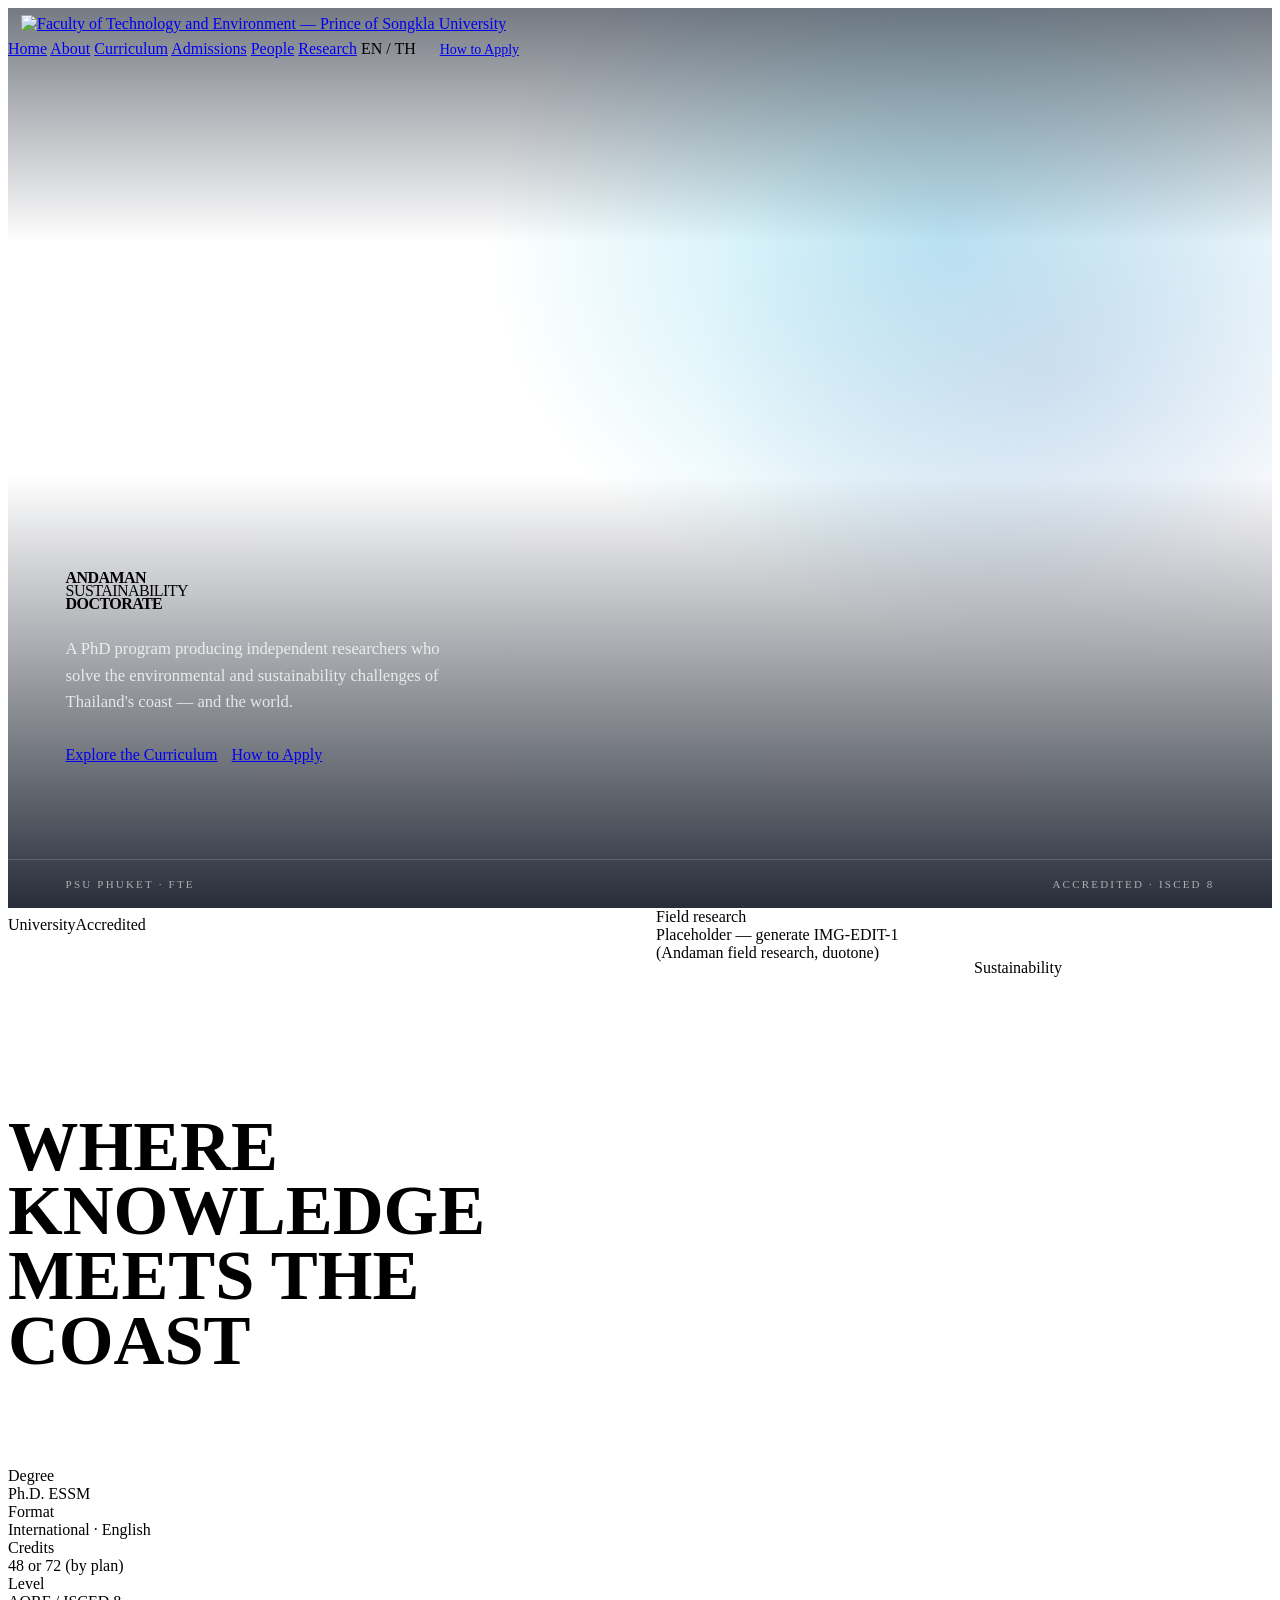
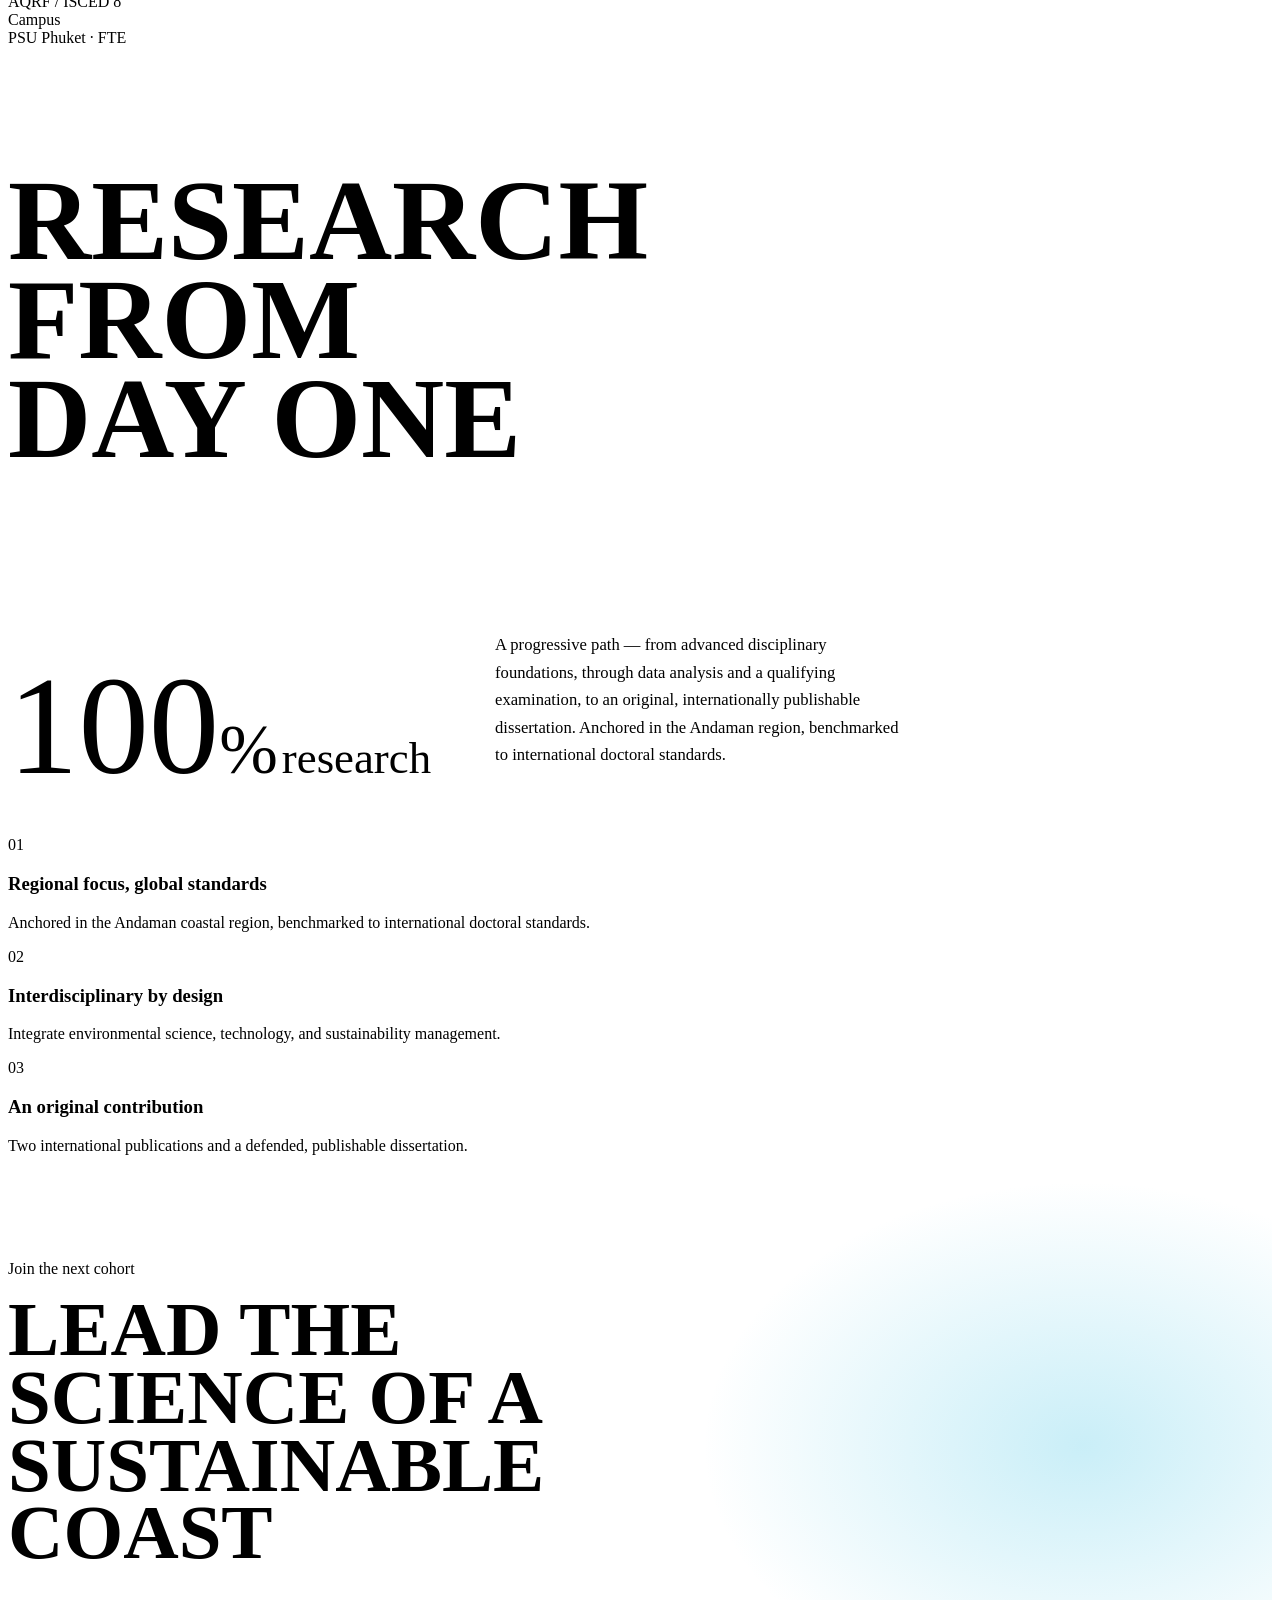
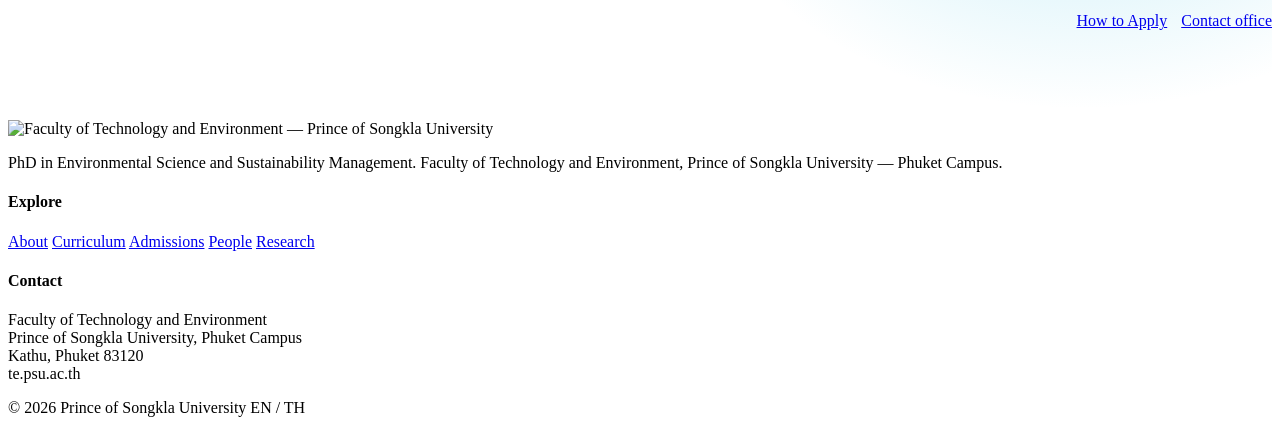
==== site/index.html @ 8a4e2b65 "feat(home): OG/Twitter meta + favicon link + token-color cleanup (#fff→--paper); facts keep both 48/" ====
<!DOCTYPE html>
<html lang="en">
<head>
<meta charset="utf-8">
<meta name="viewport" content="width=device-width, initial-scale=1">
<title>PhD in Environmental Science and Sustainability Management — PSU Phuket</title>
<meta name="description" content="An international PhD program at the Faculty of Technology and Environment, Prince of Songkla University (Phuket), tackling the environmental and sustainability challenges of Thailand's Andaman coast.">
<link rel="icon" type="image/svg+xml" href="/assets/img/favicon.svg">
<meta property="og:title" content="PhD in Environmental Science and Sustainability Management — PSU Phuket">
<meta property="og:description" content="An international, English-language research doctorate at the Faculty of Technology and Environment, Prince of Songkla University (Phuket). Plan 1.1 (48-credit thesis) or Plan 1.2 (72-credit thesis).">
<meta property="og:type" content="website">
<meta property="og:locale" content="en">
<meta property="og:url" content="https://essm-curriculum.onrender.com/">
<meta property="og:image" content="https://essm-curriculum.onrender.com/assets/img/favicon.svg">
<meta name="twitter:card" content="summary">
<meta name="twitter:title" content="PhD in Environmental Science and Sustainability Management — PSU Phuket">
<meta name="twitter:description" content="An international, English-language research doctorate at PSU Phuket. Plan 1.1 (48-credit thesis) or Plan 1.2 (72-credit thesis).">
<link rel="preconnect" href="https://fonts.googleapis.com">
<link rel="preconnect" href="https://fonts.gstatic.com" crossorigin>
<link href="https://fonts.googleapis.com/css2?family=Kanit:wght@200;300;400;500;600;700;800&family=Sarabun:wght@300;400;500;600;700&family=Noto+Sans+Thai:wght@300;400;500;600;700&display=swap" rel="stylesheet">
<link rel="stylesheet" href="/assets/css/site.css">
</head>
<body>

<!-- ================= HERO ================= -->
<!-- IMG-HERO (see docs/IMAGE_PROMPTS.md): optional AI-generated Andaman-coast bg behind the gradient overlay -->
<section style="position:relative;min-height:100vh;overflow:hidden;background:var(--night);display:flex;flex-direction:column;color:var(--paper);">
  <div style="position:absolute;inset:0;background:linear-gradient(125deg,var(--purple-deep) 0%,var(--purple) 45%,var(--purple-light) 100%);"></div>
  <div style="position:absolute;inset:0;background:radial-gradient(ellipse 60% 70% at 74% 26%,rgba(89,203,232,.42),transparent 60%);"></div>
  <div style="position:absolute;inset:0;background:radial-gradient(ellipse 50% 60% at 82% 40%,rgba(182,184,220,.35),transparent 55%);"></div>
  <div style="position:absolute;inset:0;opacity:.5;background:repeating-linear-gradient(122deg,transparent 0 26px,rgba(255,255,255,.045) 26px 27px);"></div>
  <div style="position:absolute;inset:0;background:linear-gradient(180deg,rgba(4,12,28,.55) 0%,transparent 26%,transparent 52%,rgba(4,10,24,.86) 100%);"></div>

  <!-- nav -->
  <header class="site-header site-header--transparent" style="position:absolute;top:0;left:0;right:0;z-index:5;">
    <div class="site-header__inner">
      <a href="/" class="site-header__logo" aria-label="Home">
        <img src="https://te.psu.ac.th/wp-content/uploads/2024/04/Logo_Subbrand_Faculty-of-Technology_and_Environment_Full_EN-300x61.png" alt="Faculty of Technology and Environment — Prince of Songkla University" style="height:34px;width:auto;background:var(--paper);padding:7px 13px;border-radius:9px;">
      </a>
      <nav class="site-nav">
        <a href="/" aria-current="page">Home</a>
        <a href="/about/">About</a>
        <a href="/curriculum/">Curriculum</a>
        <a href="/admissions/">Admissions</a>
        <a href="/people/">People</a>
        <a href="/research/">Research</a>
        <span class="lang-toggle" aria-hidden="true">EN&nbsp;/&nbsp;TH</span>
        <a href="/admissions/" class="btn btn--river" style="padding:9px 20px;font-size:14px;">How to Apply</a>
      </nav>
    </div>
  </header>

  <!-- giant headline -->
  <div style="position:relative;z-index:4;margin-top:auto;padding:0 clamp(20px,4.5vw,64px) clamp(110px,16vh,150px);max-width:1320px;width:100%;margin-left:auto;margin-right:auto;">
    <h1 class="display" style="font-size:var(--t-mega);line-height:.82;letter-spacing:-.035em;color:var(--paper);text-transform:uppercase;">Andaman<br><span style="font-weight:300;">Sustainability</span><br><span style="color:var(--psu-river);">Doctorate</span></h1>
    <p style="font-family:var(--font-body);font-size:clamp(15px,1.3vw,18px);line-height:1.6;color:rgba(255,255,255,.78);max-width:46ch;margin-top:26px;">A PhD program producing independent researchers who solve the environmental and sustainability challenges of Thailand's coast — and the world.</p>
    <div style="display:flex;gap:14px;flex-wrap:wrap;margin-top:30px;">
      <a href="/curriculum/" class="btn btn--river">Explore the Curriculum</a>
      <a href="/admissions/" class="btn btn--ghost-light">How to Apply</a>
    </div>
  </div>

  <!-- bottom bar -->
  <div style="position:absolute;z-index:5;left:0;right:0;bottom:0;border-top:1px solid rgba(255,255,255,.16);">
    <div style="max-width:1320px;margin:0 auto;padding:18px clamp(20px,4.5vw,64px);display:flex;align-items:center;justify-content:space-between;gap:20px;font-family:var(--font-display);font-weight:500;font-size:11px;letter-spacing:.2em;text-transform:uppercase;">
      <span style="color:rgba(255,255,255,.6);">PSU Phuket · FTE</span>
      <span style="color:rgba(255,255,255,.6);">Accredited · ISCED 8</span>
    </div>
  </div>
</section>

<!-- ================= EDITORIAL: KNOWLEDGE MEETS COAST ================= -->
<section class="section">
  <div class="container">
    <div style="display:grid;grid-template-columns:repeat(auto-fit,minmax(300px,1fr));gap:clamp(20px,2.5vw,32px);align-items:stretch;">
      <div style="display:flex;flex-direction:column;justify-content:space-between;padding:8px 0;">
        <span class="eyebrow"><span class="route-line"></span>University<span class="route-dot"></span>Accredited</span>
        <h2 class="display" style="font-size:clamp(40px,5.5vw,88px);line-height:.92;color:var(--purple-deep);text-transform:uppercase;margin-top:48px;">Where<br>knowledge<br>meets the<br><span style="color:var(--psu-blue);">coast</span></h2>
      </div>
      <div style="display:grid;grid-template-columns:1fr 1fr;gap:clamp(14px,1.6vw,20px);">
        <!-- IMG-EDIT-1 (docs/IMAGE_PROMPTS.md) -->
        <div class="photo-well" style="min-height:clamp(300px,40vw,480px);">
          <span class="tag photo-well__tag">Field research</span>
          <div class="photo-well__cap">Placeholder — generate IMG-EDIT-1 (Andaman field research, duotone)</div>
        </div>
        <!-- IMG-EDIT-2 (docs/IMAGE_PROMPTS.md) -->
        <div class="photo-well" style="min-height:clamp(300px,40vw,480px);margin-top:clamp(28px,4vw,56px);background:linear-gradient(155deg,var(--purple),var(--psu-sky));">
          <span class="tag photo-well__tag" style="color:var(--purple);">Sustainability</span>
          <div class="photo-well__cap" style="color:rgba(255,255,255,.82);">Placeholder — generate IMG-EDIT-2 (coastal ecosystem, duotone)</div>
        </div>
      </div>
    </div>
  </div>
</section>

<!-- ================= QUICK FACTS (dark strip) ================= -->
<section style="background:var(--ink);padding:clamp(20px,2.5vw,28px) 0;color:var(--paper);">
  <div class="container facts">
    <div class="fact"><div class="label">Degree</div><div class="value">Ph.D. ESSM</div></div>
    <div class="fact"><div class="label">Format</div><div class="value">International · English</div></div>
    <div class="fact"><div class="label">Credits</div><div class="value">48 or 72 (by plan)</div></div>
    <div class="fact"><div class="label">Level</div><div class="value">AQRF / ISCED 8</div></div>
    <div class="fact"><div class="label">Campus</div><div class="value">PSU Phuket · FTE</div></div>
  </div>
</section>

<!-- ================= RESEARCH FROM DAY ONE ================= -->
<section class="section section--sand">
  <div class="container">
    <div style="display:flex;justify-content:space-between;align-items:flex-start;gap:24px;flex-wrap:wrap;">
      <h2 class="display" style="font-size:clamp(48px,9vw,150px);line-height:.86;color:var(--purple-deep);text-transform:uppercase;">Research<br>from<br>day one</h2>
      <!-- IMG-RESEARCH (docs/IMAGE_PROMPTS.md) -->
      <div class="photo-well" style="width:clamp(180px,22vw,300px);aspect-ratio:3/4;flex:none;margin-top:12px;min-height:0;background:linear-gradient(155deg,var(--purple-deep),var(--purple));"></div>
    </div>
    <div style="display:flex;align-items:flex-end;gap:clamp(24px,5vw,80px);flex-wrap:wrap;margin-top:clamp(36px,4vw,56px);">
      <div style="display:flex;align-items:baseline;gap:4px;">
        <span class="display" style="font-size:clamp(72px,11vw,150px);line-height:.85;color:var(--purple);">100<span style="font-size:.5em;">%</span></span>
        <span style="font-family:var(--font-display);font-weight:300;font-size:clamp(28px,3.5vw,48px);color:var(--purple-deep);">research</span>
      </div>
      <p style="font-family:var(--font-body);font-size:clamp(16px,1.3vw,19px);line-height:1.65;color:var(--ink);max-width:50ch;">A progressive path — from advanced disciplinary foundations, through data analysis and a qualifying examination, to an original, internationally publishable dissertation. Anchored in the Andaman region, benchmarked to international doctoral standards.</p>
    </div>
    <div class="feature-grid" style="margin-top:clamp(40px,4vw,64px);">
      <div class="feature-card card"><span class="num">01</span><h3>Regional focus, global standards</h3><p>Anchored in the Andaman coastal region, benchmarked to international doctoral standards.</p></div>
      <div class="feature-card card"><span class="num">02</span><h3>Interdisciplinary by design</h3><p>Integrate environmental science, technology, and sustainability management.</p></div>
      <div class="feature-card card"><span class="num">03</span><h3>An original contribution</h3><p>Two international publications and a defended, publishable dissertation.</p></div>
    </div>
  </div>
</section>

<!-- ================= CTA BAND ================= -->
<section style="position:relative;overflow:hidden;background:var(--night);color:var(--paper);">
  <div style="position:absolute;inset:0;background:linear-gradient(120deg,var(--purple-deep),var(--purple) 55%,var(--purple-light));"></div>
  <div style="position:absolute;inset:0;background:radial-gradient(ellipse 50% 80% at 85% 50%,rgba(89,203,232,.32),transparent 60%);"></div>
  <div style="position:absolute;inset:0;opacity:.5;background:repeating-linear-gradient(122deg,transparent 0 24px,rgba(255,255,255,.045) 24px 25px);"></div>
  <div class="container" style="position:relative;padding-top:clamp(56px,7vw,110px);padding-bottom:clamp(56px,7vw,110px);">
    <div style="display:flex;justify-content:space-between;align-items:flex-end;gap:36px;flex-wrap:wrap;">
      <div>
        <span class="eyebrow" style="color:var(--psu-river);"><span class="route-dot" style="background:var(--psu-river);"></span>Join the next cohort</span>
        <h2 class="display" style="font-size:clamp(40px,6vw,104px);line-height:.88;color:var(--paper);text-transform:uppercase;margin-top:18px;max-width:14ch;">Lead the science of a sustainable coast</h2>
      </div>
      <div style="display:flex;gap:14px;flex-wrap:wrap;">
        <a href="/admissions/" class="btn btn--river">How to Apply</a>
        <a href="/contact/" class="btn btn--ghost-light">Contact office</a>
      </div>
    </div>
  </div>
</section>

<!-- ================= FOOTER ================= -->
<footer class="site-footer">
  <div class="container">
    <div class="site-footer__top">
      <div>
        <div class="site-footer__logo" style="margin-bottom:14px;"><img src="https://te.psu.ac.th/wp-content/uploads/2024/04/Logo_Subbrand_Faculty-of-Technology_and_Environment_Full_EN-300x61.png" alt="Faculty of Technology and Environment — Prince of Songkla University"></div>
        <p>PhD in Environmental Science and Sustainability Management. Faculty of Technology and Environment, Prince of Songkla University — Phuket Campus.</p>
      </div>
      <div class="site-footer__links">
        <h4>Explore</h4>
        <a href="/about/">About</a>
        <a href="/curriculum/">Curriculum</a>
        <a href="/admissions/">Admissions</a>
        <a href="/people/">People</a>
        <a href="/research/">Research</a>
      </div>
      <div>
        <h4>Contact</h4>
        <p class="site-footer__contact">Faculty of Technology and Environment<br>Prince of Songkla University, Phuket Campus<br>Kathu, Phuket 83120<br>te.psu.ac.th</p>
      </div>
    </div>
    <div class="site-footer__bar">
      <span>© 2026 Prince of Songkla University</span>
      <span>EN / TH</span>
    </div>
  </div>
</footer>

</body>
</html>
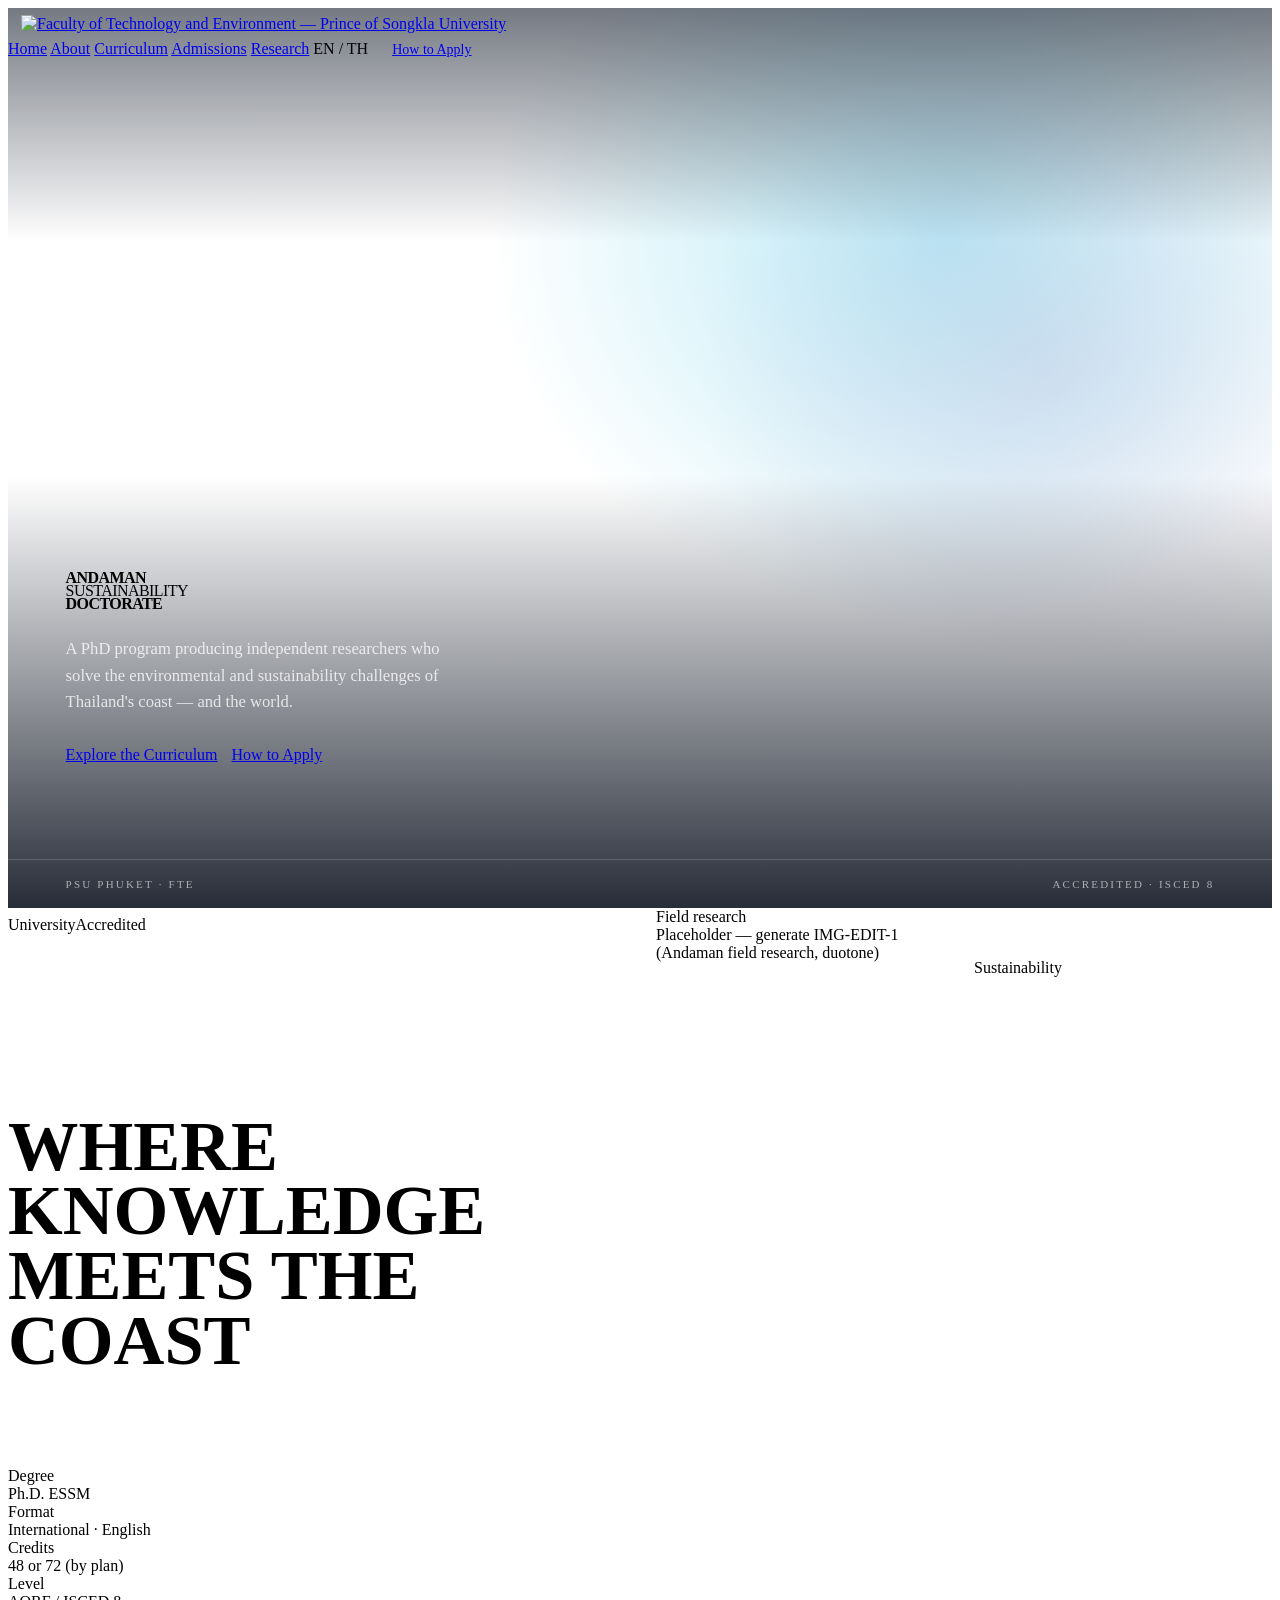
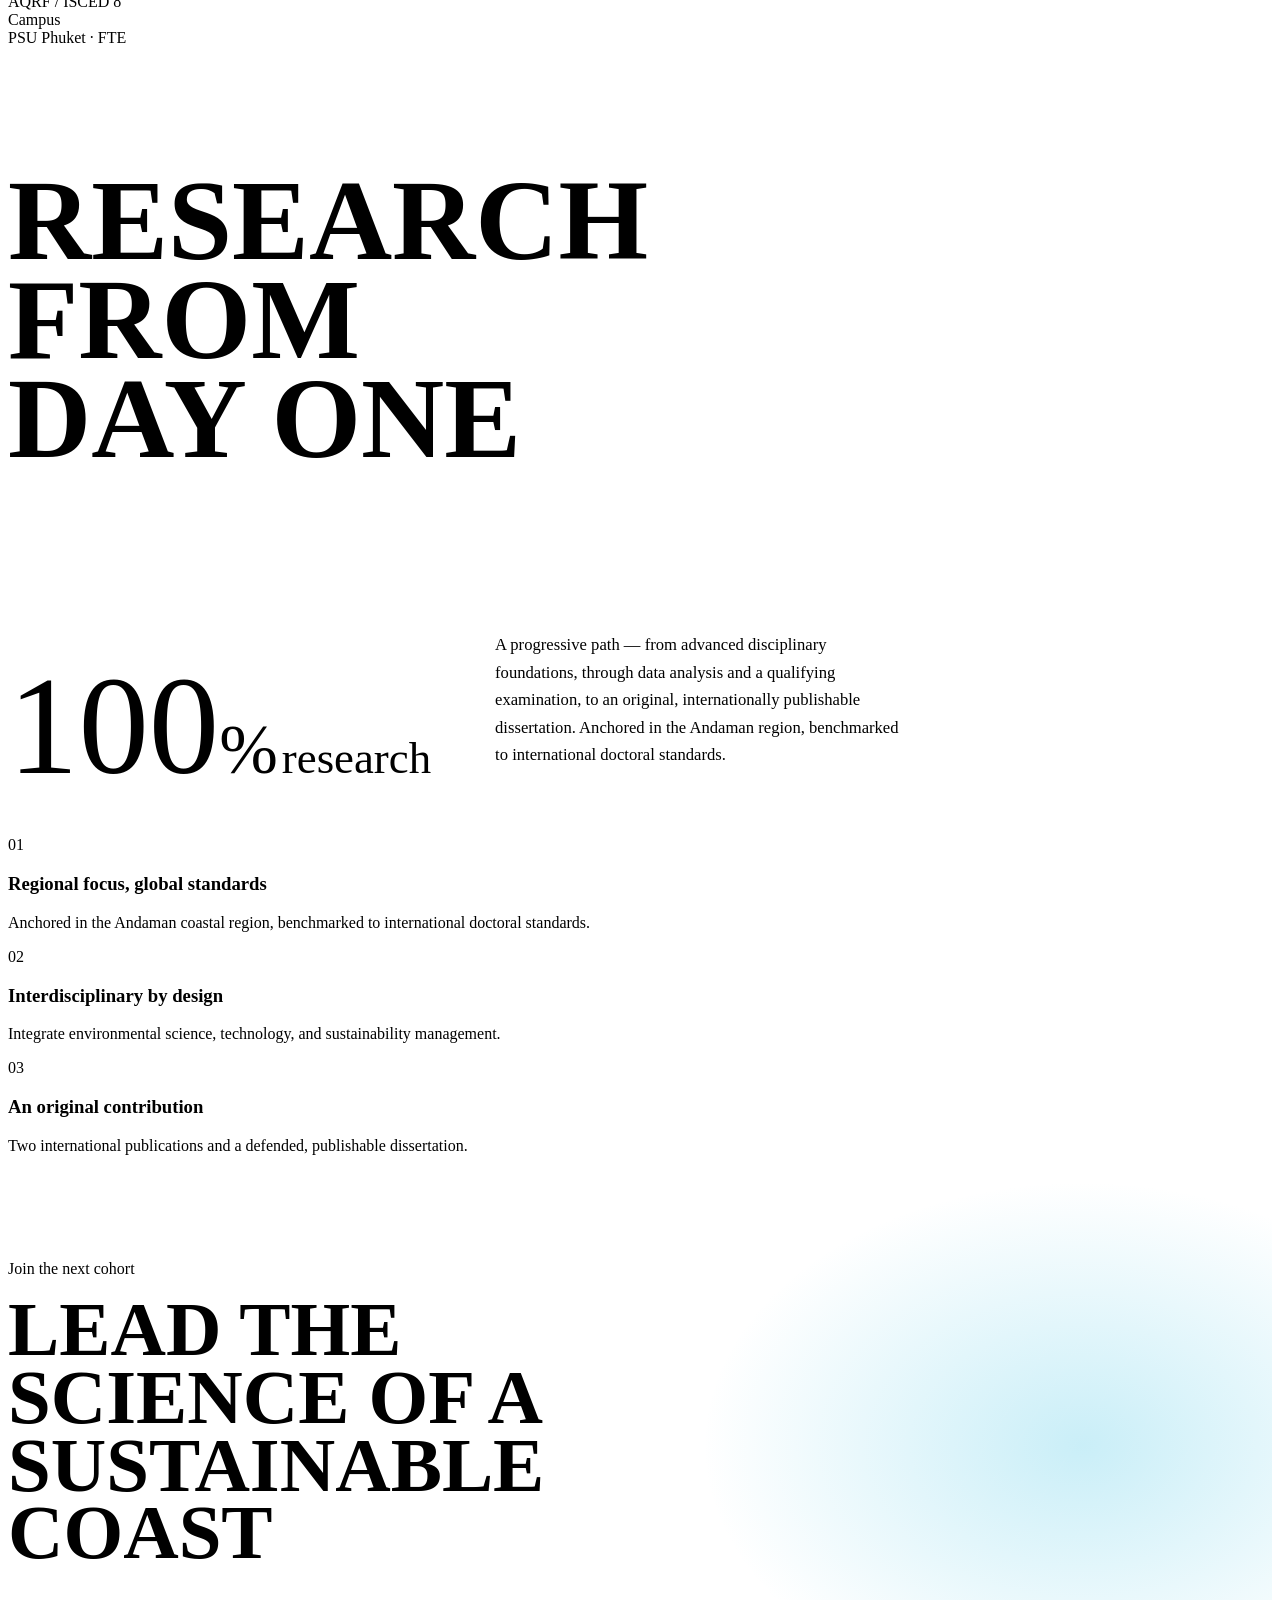
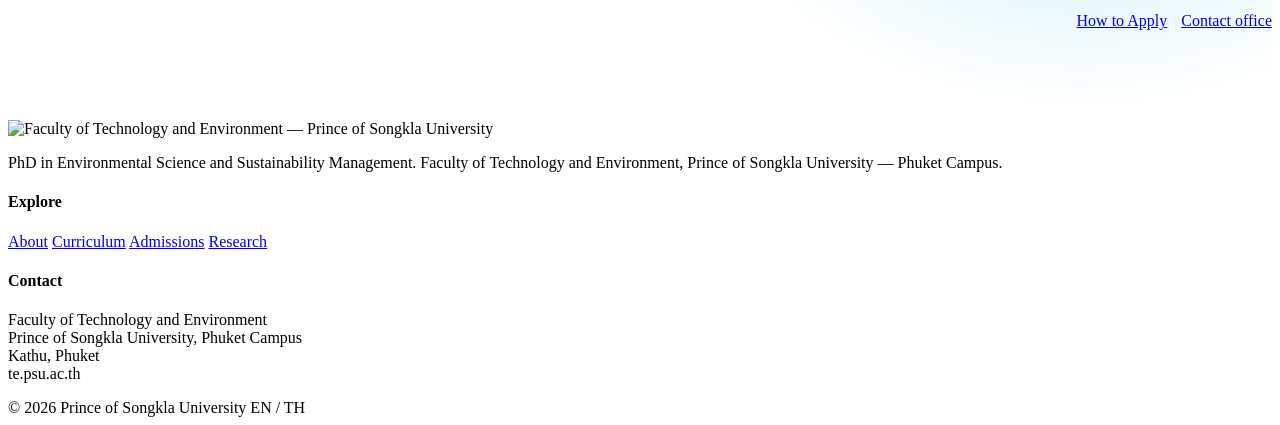
==== commit 85b054c3: "QA fix-pass (aunqa-lead findings): remove /people/ from v1 nav+footer; TQF2 faithfulness - MUST-FIX:" ====
--- a/site/index.html
+++ b/site/index.html
@@ -42,7 +42,7 @@
         <a href="/about/">About</a>
         <a href="/curriculum/">Curriculum</a>
         <a href="/admissions/">Admissions</a>
-        <a href="/people/">People</a>
+        
         <a href="/research/">Research</a>
         <span class="lang-toggle" aria-hidden="true">EN&nbsp;/&nbsp;TH</span>
         <a href="/admissions/" class="btn btn--river" style="padding:9px 20px;font-size:14px;">How to Apply</a>
@@ -159,12 +159,12 @@
         <a href="/about/">About</a>
         <a href="/curriculum/">Curriculum</a>
         <a href="/admissions/">Admissions</a>
-        <a href="/people/">People</a>
+        
         <a href="/research/">Research</a>
       </div>
       <div>
         <h4>Contact</h4>
-        <p class="site-footer__contact">Faculty of Technology and Environment<br>Prince of Songkla University, Phuket Campus<br>Kathu, Phuket 83120<br>te.psu.ac.th</p>
+        <p class="site-footer__contact">Faculty of Technology and Environment<br>Prince of Songkla University, Phuket Campus<br>Kathu, Phuket<br>te.psu.ac.th</p>
       </div>
     </div>
     <div class="site-footer__bar">
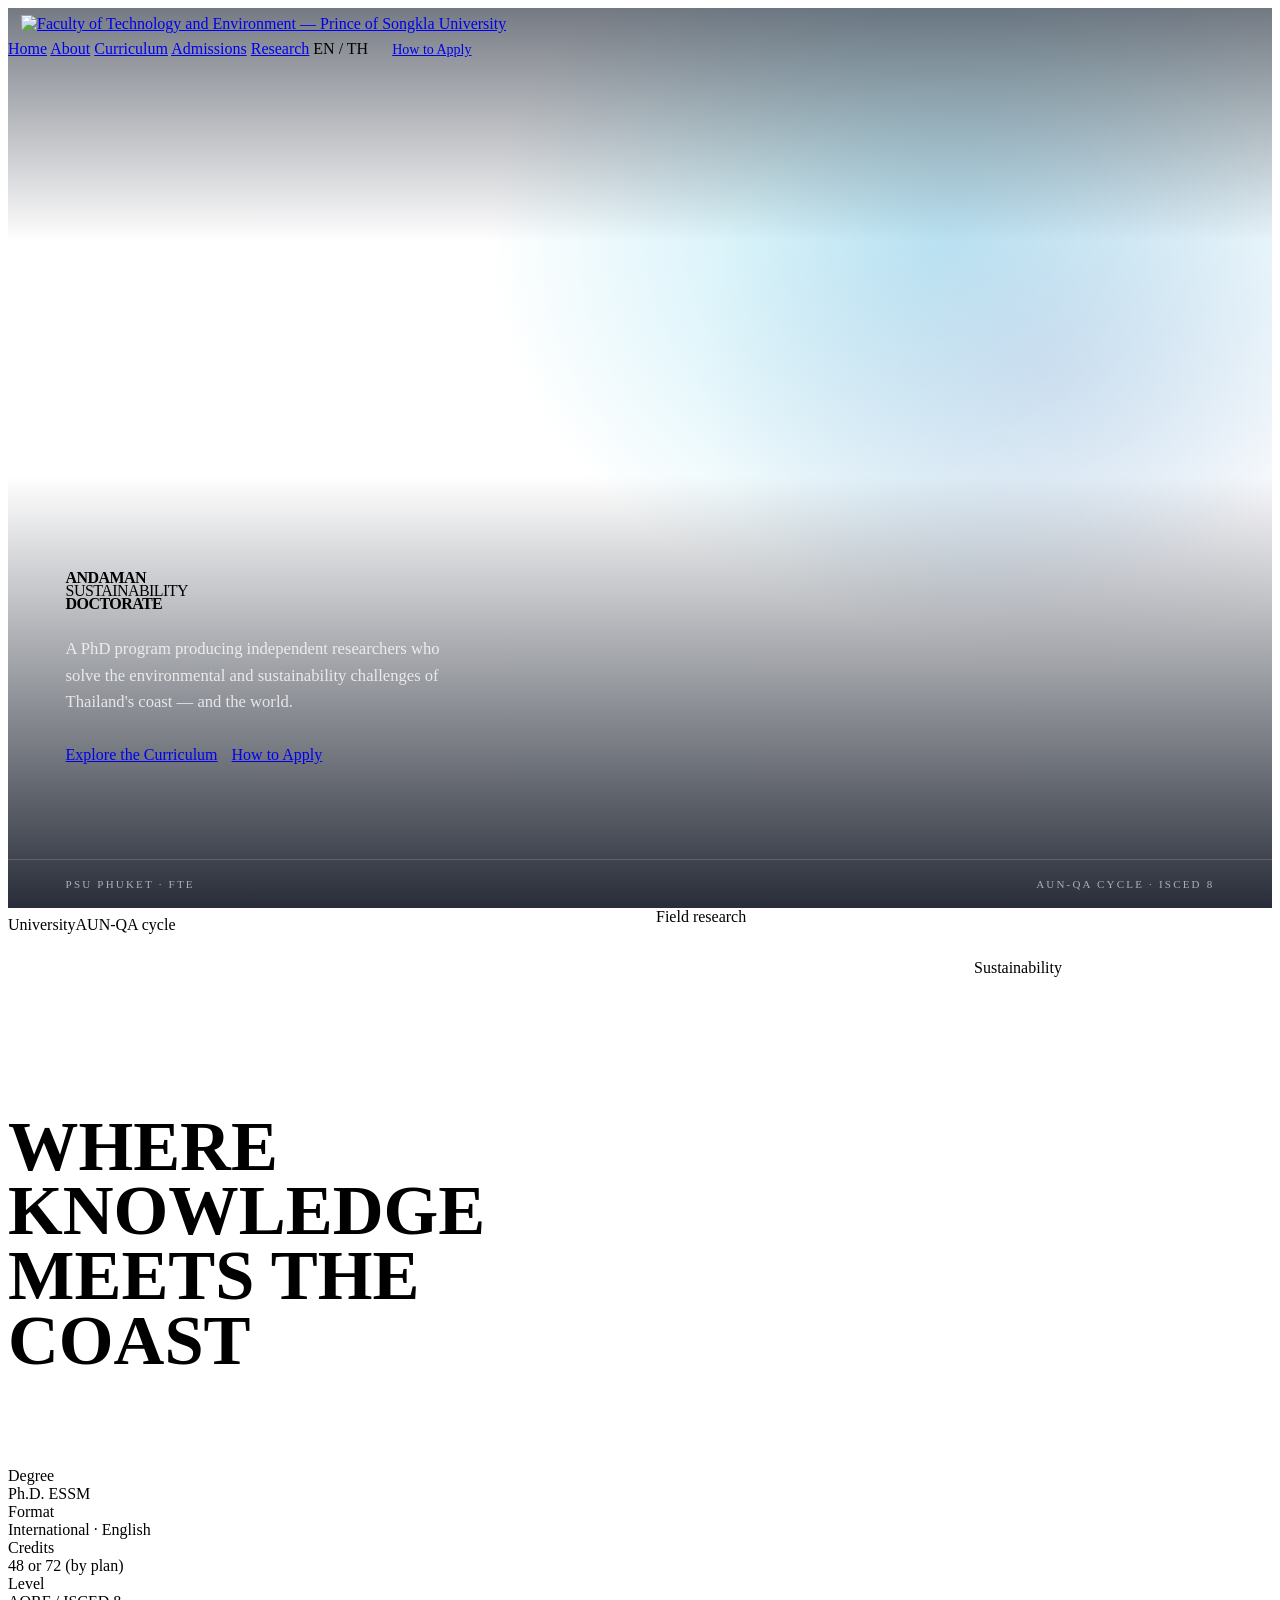
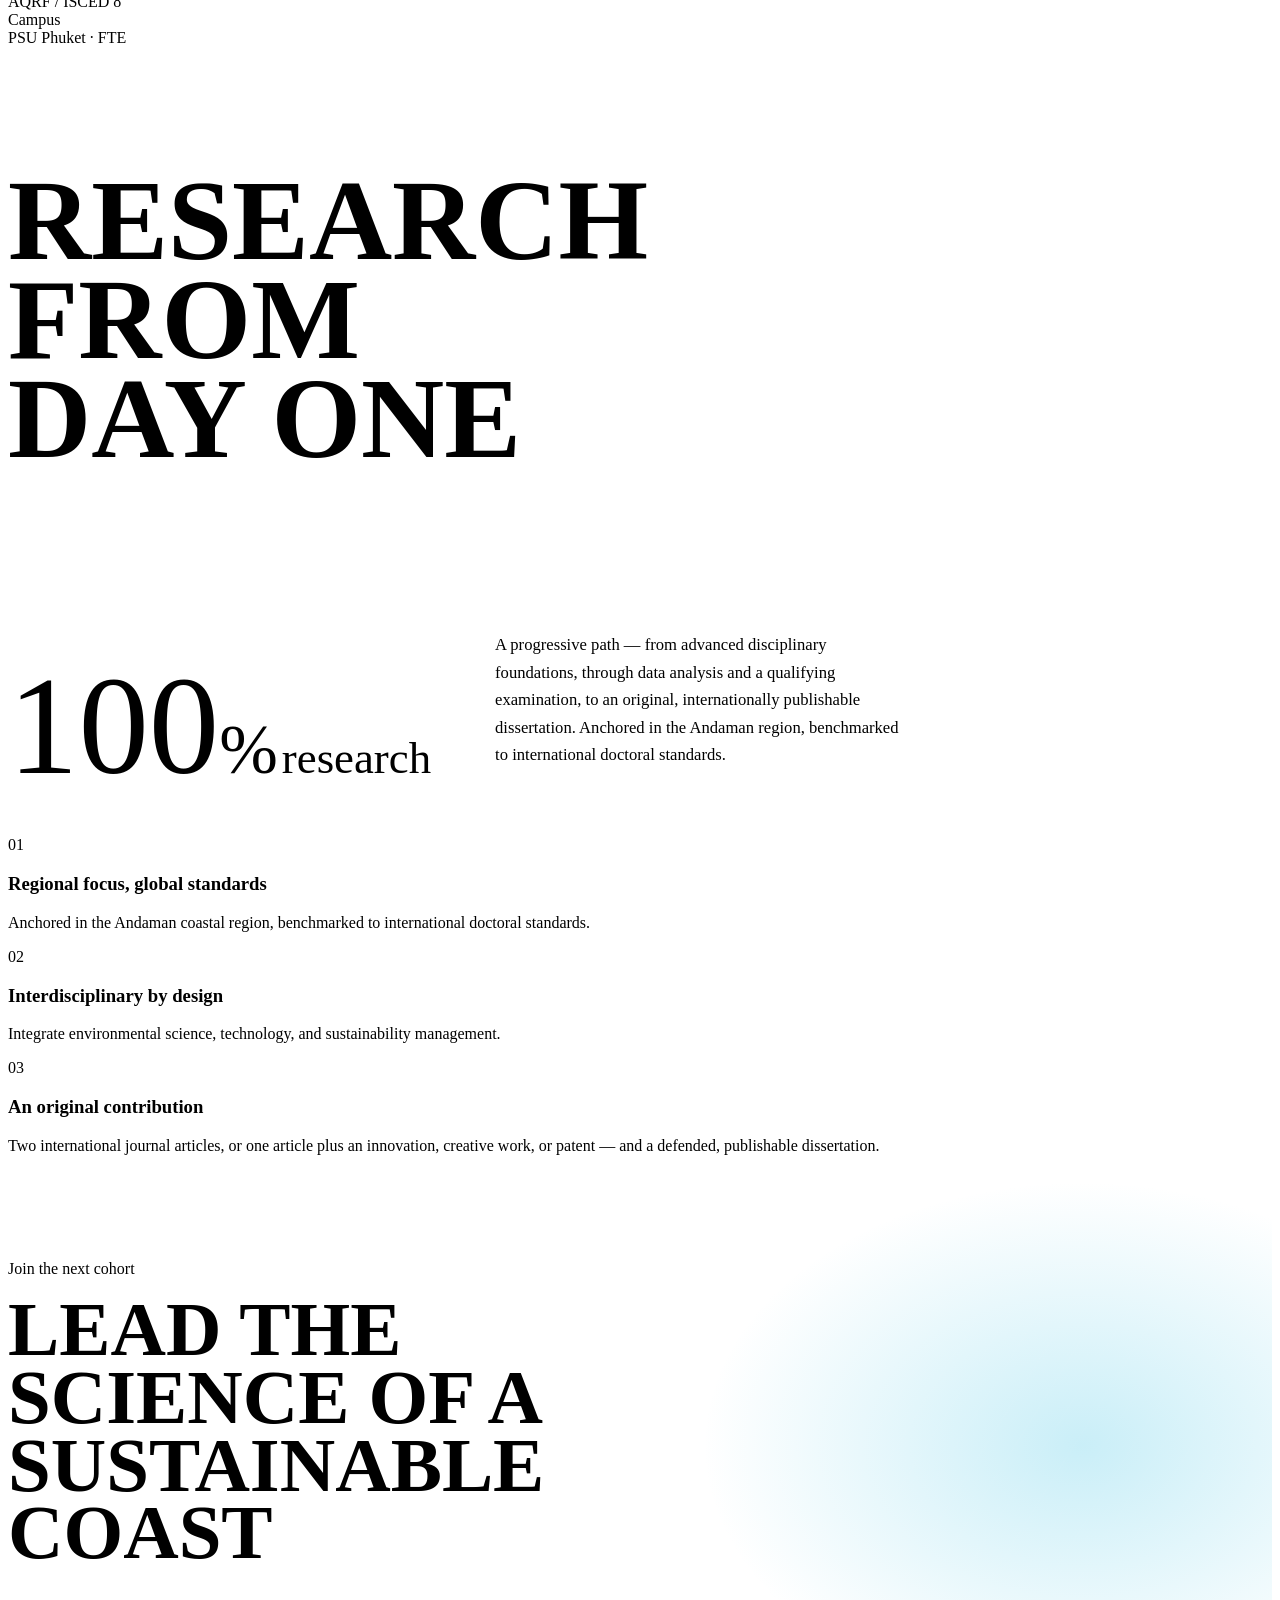
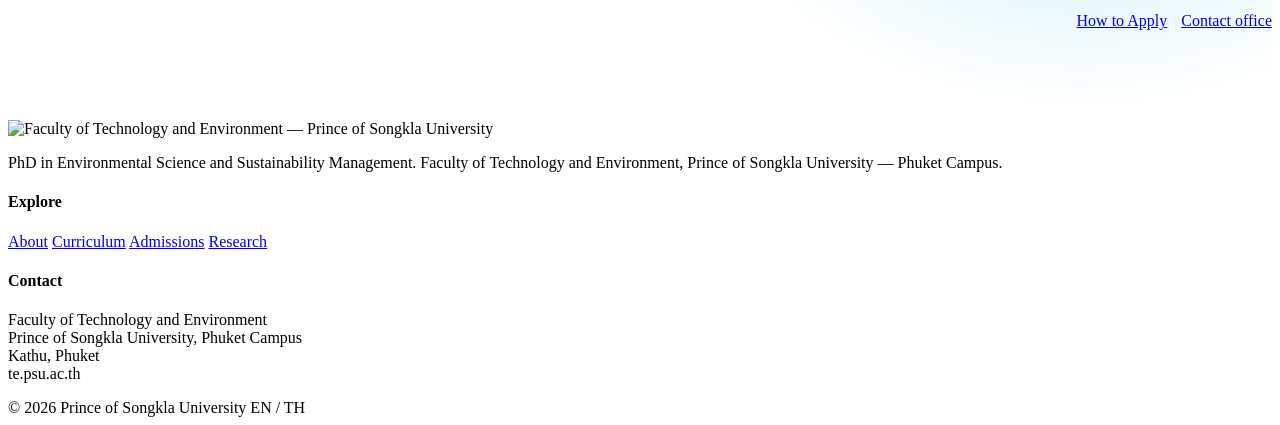
==== commit fd25b73c: "fix(home): QA D-19 findings in essm-content-pop-2 lane - Replace unsupported 'Accredited' with verif" ====
--- a/site/index.html
+++ b/site/index.html
@@ -19,6 +19,20 @@
 <link rel="preconnect" href="https://fonts.gstatic.com" crossorigin>
 <link href="https://fonts.googleapis.com/css2?family=Kanit:wght@200;300;400;500;600;700;800&family=Sarabun:wght@300;400;500;600;700&family=Noto+Sans+Thai:wght@300;400;500;600;700&display=swap" rel="stylesheet">
 <link rel="stylesheet" href="/assets/css/site.css">
+<style>
+  /* Home-page mobile tweaks (essm-content-pop-2 lane) */
+  @media (max-width: 480px) {
+    .site-header--transparent .site-nav { flex-wrap: wrap; gap: 10px 14px; }
+    .site-header--transparent .site-nav a,
+    .site-header--transparent .lang-toggle { font-size: 13px; }
+    .site-header--transparent .btn { padding: 8px 14px; font-size: 13px; }
+    .hero-headline { font-size: clamp(40px, 14vw, 72px) !important; line-height: 0.86 !important; word-break: break-word; }
+    .hero-lead { font-size: 15px; max-width: 100%; }
+    .hero-ctas { flex-direction: column; align-items: flex-start; }
+    .hero-ctas .btn { width: 100%; justify-content: center; }
+    .hero-bottom-bar { flex-direction: column; gap: 6px; text-align: center; font-size: 10px; }
+  }
+</style>
 </head>
 <body>
 
@@ -52,19 +66,19 @@
 
   <!-- giant headline -->
   <div style="position:relative;z-index:4;margin-top:auto;padding:0 clamp(20px,4.5vw,64px) clamp(110px,16vh,150px);max-width:1320px;width:100%;margin-left:auto;margin-right:auto;">
-    <h1 class="display" style="font-size:var(--t-mega);line-height:.82;letter-spacing:-.035em;color:var(--paper);text-transform:uppercase;">Andaman<br><span style="font-weight:300;">Sustainability</span><br><span style="color:var(--psu-river);">Doctorate</span></h1>
-    <p style="font-family:var(--font-body);font-size:clamp(15px,1.3vw,18px);line-height:1.6;color:rgba(255,255,255,.78);max-width:46ch;margin-top:26px;">A PhD program producing independent researchers who solve the environmental and sustainability challenges of Thailand's coast — and the world.</p>
-    <div style="display:flex;gap:14px;flex-wrap:wrap;margin-top:30px;">
+    <h1 class="display hero-headline" style="font-size:var(--t-mega);line-height:.82;letter-spacing:-.035em;color:var(--paper);text-transform:uppercase;">Andaman<br><span style="font-weight:300;">Sustainability</span><br><span style="color:var(--psu-river);">Doctorate</span></h1>
+    <p class="hero-lead" style="font-family:var(--font-body);font-size:clamp(15px,1.3vw,18px);line-height:1.6;color:rgba(255,255,255,.78);max-width:46ch;margin-top:26px;">A PhD program producing independent researchers who solve the environmental and sustainability challenges of Thailand's coast — and the world.</p>
+    <div class="hero-ctas" style="display:flex;gap:14px;flex-wrap:wrap;margin-top:30px;">
       <a href="/curriculum/" class="btn btn--river">Explore the Curriculum</a>
       <a href="/admissions/" class="btn btn--ghost-light">How to Apply</a>
     </div>
   </div>
 
   <!-- bottom bar -->
-  <div style="position:absolute;z-index:5;left:0;right:0;bottom:0;border-top:1px solid rgba(255,255,255,.16);">
+  <div class="hero-bottom-bar" style="position:absolute;z-index:5;left:0;right:0;bottom:0;border-top:1px solid rgba(255,255,255,.16);">
     <div style="max-width:1320px;margin:0 auto;padding:18px clamp(20px,4.5vw,64px);display:flex;align-items:center;justify-content:space-between;gap:20px;font-family:var(--font-display);font-weight:500;font-size:11px;letter-spacing:.2em;text-transform:uppercase;">
       <span style="color:rgba(255,255,255,.6);">PSU Phuket · FTE</span>
-      <span style="color:rgba(255,255,255,.6);">Accredited · ISCED 8</span>
+      <span style="color:rgba(255,255,255,.6);">AUN-QA cycle · ISCED 8</span>
     </div>
   </div>
 </section>
@@ -74,19 +88,17 @@
   <div class="container">
     <div style="display:grid;grid-template-columns:repeat(auto-fit,minmax(300px,1fr));gap:clamp(20px,2.5vw,32px);align-items:stretch;">
       <div style="display:flex;flex-direction:column;justify-content:space-between;padding:8px 0;">
-        <span class="eyebrow"><span class="route-line"></span>University<span class="route-dot"></span>Accredited</span>
+        <span class="eyebrow"><span class="route-line"></span>University<span class="route-dot"></span>AUN-QA cycle</span>
         <h2 class="display" style="font-size:clamp(40px,5.5vw,88px);line-height:.92;color:var(--purple-deep);text-transform:uppercase;margin-top:48px;">Where<br>knowledge<br>meets the<br><span style="color:var(--psu-blue);">coast</span></h2>
       </div>
       <div style="display:grid;grid-template-columns:1fr 1fr;gap:clamp(14px,1.6vw,20px);">
         <!-- IMG-EDIT-1 (docs/IMAGE_PROMPTS.md) -->
         <div class="photo-well" style="min-height:clamp(300px,40vw,480px);">
           <span class="tag photo-well__tag">Field research</span>
-          <div class="photo-well__cap">Placeholder — generate IMG-EDIT-1 (Andaman field research, duotone)</div>
         </div>
         <!-- IMG-EDIT-2 (docs/IMAGE_PROMPTS.md) -->
         <div class="photo-well" style="min-height:clamp(300px,40vw,480px);margin-top:clamp(28px,4vw,56px);background:linear-gradient(155deg,var(--purple),var(--psu-sky));">
           <span class="tag photo-well__tag" style="color:var(--purple);">Sustainability</span>
-          <div class="photo-well__cap" style="color:rgba(255,255,255,.82);">Placeholder — generate IMG-EDIT-2 (coastal ecosystem, duotone)</div>
         </div>
       </div>
     </div>
@@ -122,7 +134,7 @@
     <div class="feature-grid" style="margin-top:clamp(40px,4vw,64px);">
       <div class="feature-card card"><span class="num">01</span><h3>Regional focus, global standards</h3><p>Anchored in the Andaman coastal region, benchmarked to international doctoral standards.</p></div>
       <div class="feature-card card"><span class="num">02</span><h3>Interdisciplinary by design</h3><p>Integrate environmental science, technology, and sustainability management.</p></div>
-      <div class="feature-card card"><span class="num">03</span><h3>An original contribution</h3><p>Two international publications and a defended, publishable dissertation.</p></div>
+      <div class="feature-card card"><span class="num">03</span><h3>An original contribution</h3><p>Two international journal articles, or one article plus an innovation, creative work, or patent — and a defended, publishable dissertation.</p></div>
     </div>
   </div>
 </section>
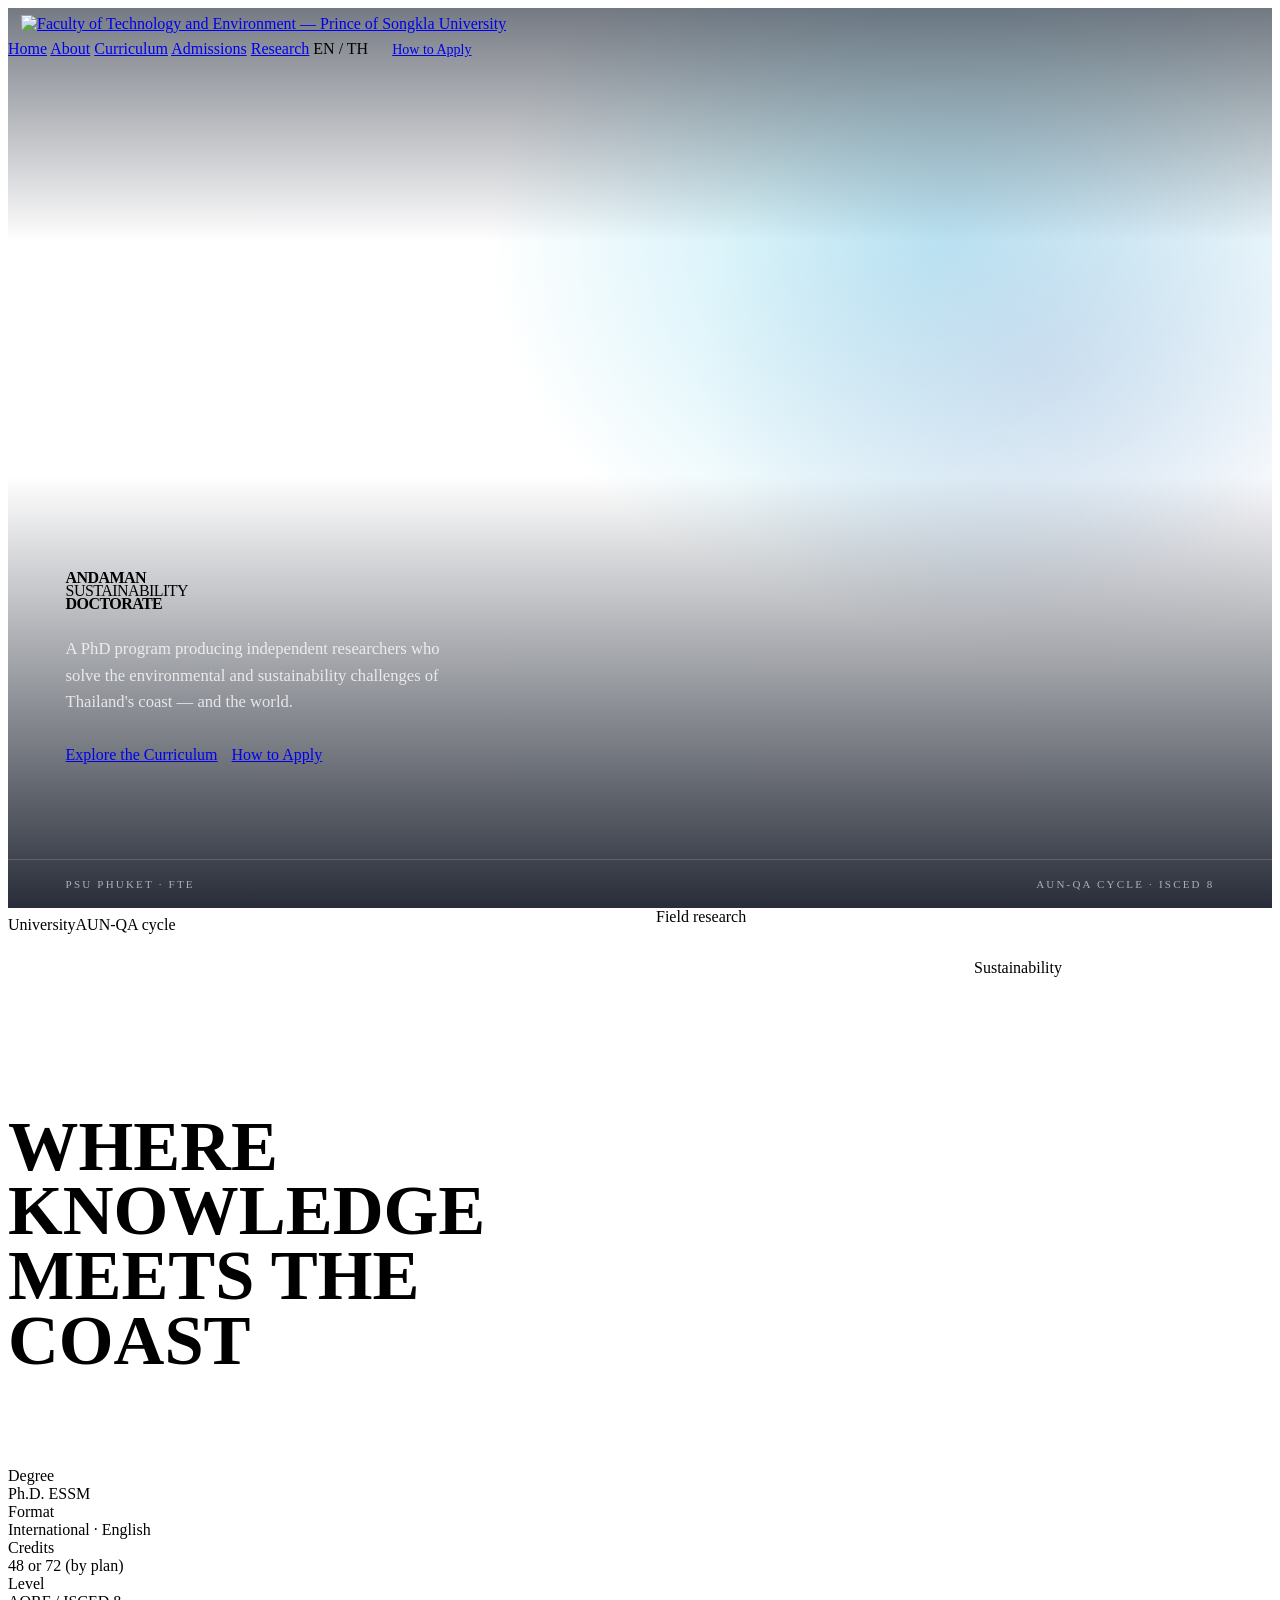
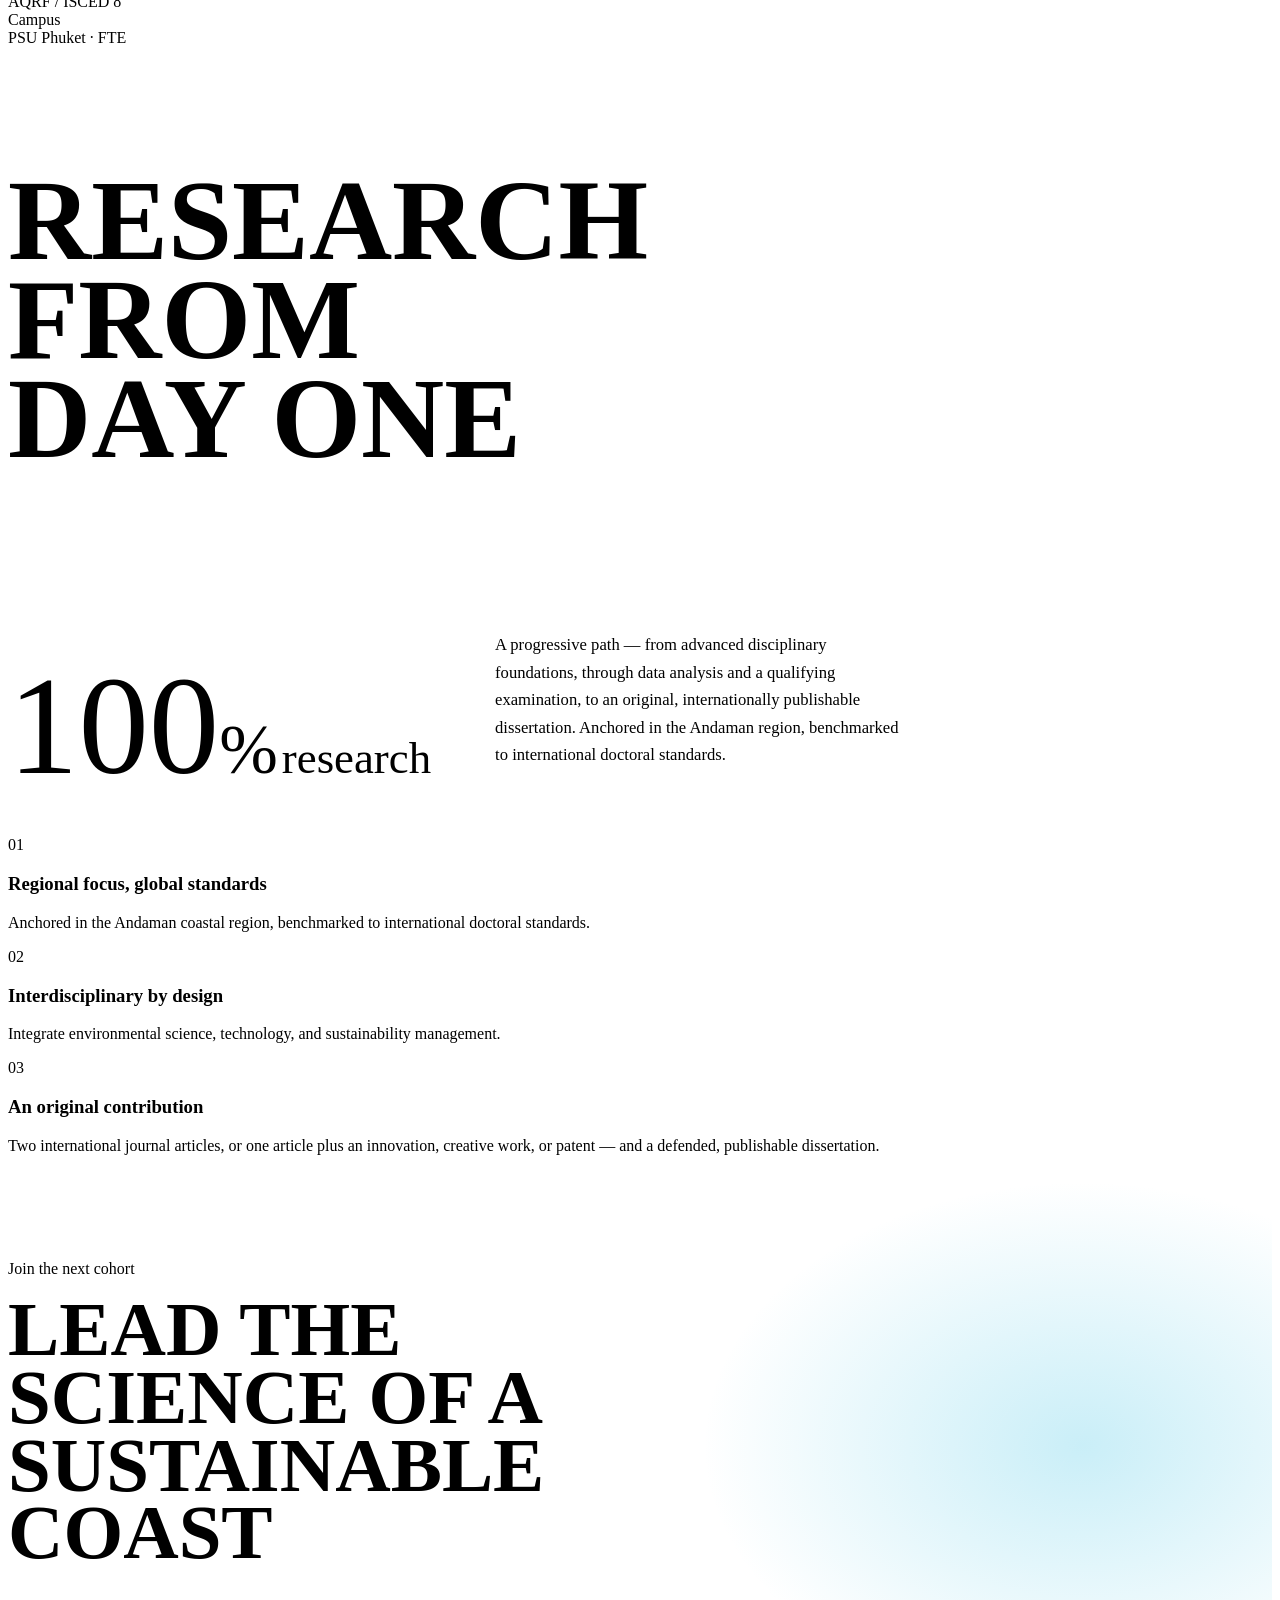
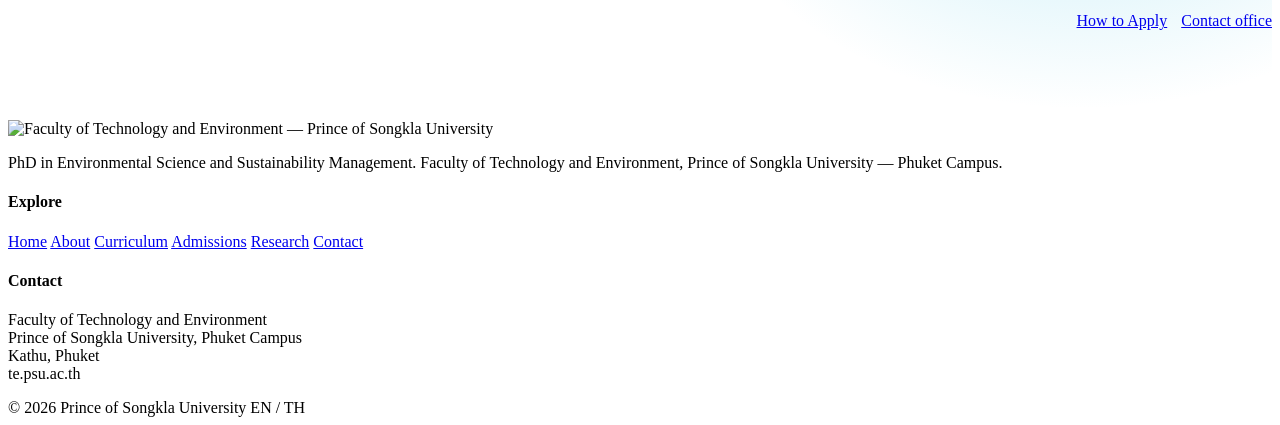
==== commit 6ab64bde: "Final QA consolidation: About NGO claim, Contact nav, a11y, robust 360px Folds remaining codex D-19 " ====
--- a/site/index.html
+++ b/site/index.html
@@ -20,17 +20,18 @@
 <link href="https://fonts.googleapis.com/css2?family=Kanit:wght@200;300;400;500;600;700;800&family=Sarabun:wght@300;400;500;600;700&family=Noto+Sans+Thai:wght@300;400;500;600;700&display=swap" rel="stylesheet">
 <link rel="stylesheet" href="/assets/css/site.css">
 <style>
-  /* Home-page mobile tweaks (essm-content-pop-2 lane) */
-  @media (max-width: 480px) {
-    .site-header--transparent .site-nav { flex-wrap: wrap; gap: 10px 14px; }
+  /* Home-page mobile tweaks — robust 360px fit (no horizontal clip) */
+  @media (max-width: 600px) {
+    .site-header--transparent .site-header__inner { flex-wrap: wrap; gap: 10px 12px; }
+    .site-header--transparent .site-nav { flex-wrap: wrap; gap: 8px 12px; }
     .site-header--transparent .site-nav a,
-    .site-header--transparent .lang-toggle { font-size: 13px; }
-    .site-header--transparent .btn { padding: 8px 14px; font-size: 13px; }
-    .hero-headline { font-size: clamp(40px, 14vw, 72px) !important; line-height: 0.86 !important; word-break: break-word; }
-    .hero-lead { font-size: 15px; max-width: 100%; }
-    .hero-ctas { flex-direction: column; align-items: flex-start; }
+    .site-header--transparent .lang-toggle { font-size: 12.5px; }
+    .site-header--transparent .btn { padding: 8px 13px; font-size: 12.5px; }
+    .hero-headline { font-size: clamp(30px, 10.5vw, 64px) !important; line-height: .92 !important; letter-spacing: -.02em !important; overflow-wrap: anywhere; word-break: break-word; }
+    .hero-lead { font-size: 14.5px; max-width: 100%; }
+    .hero-ctas { flex-direction: column; align-items: stretch; }
     .hero-ctas .btn { width: 100%; justify-content: center; }
-    .hero-bottom-bar { flex-direction: column; gap: 6px; text-align: center; font-size: 10px; }
+    .hero-bottom-bar > div { flex-direction: column; gap: 4px; text-align: center; font-size: 10px; }
   }
 </style>
 </head>
@@ -168,11 +169,12 @@
       </div>
       <div class="site-footer__links">
         <h4>Explore</h4>
+        <a href="/">Home</a>
         <a href="/about/">About</a>
         <a href="/curriculum/">Curriculum</a>
         <a href="/admissions/">Admissions</a>
-        
         <a href="/research/">Research</a>
+        <a href="/contact/">Contact</a>
       </div>
       <div>
         <h4>Contact</h4>
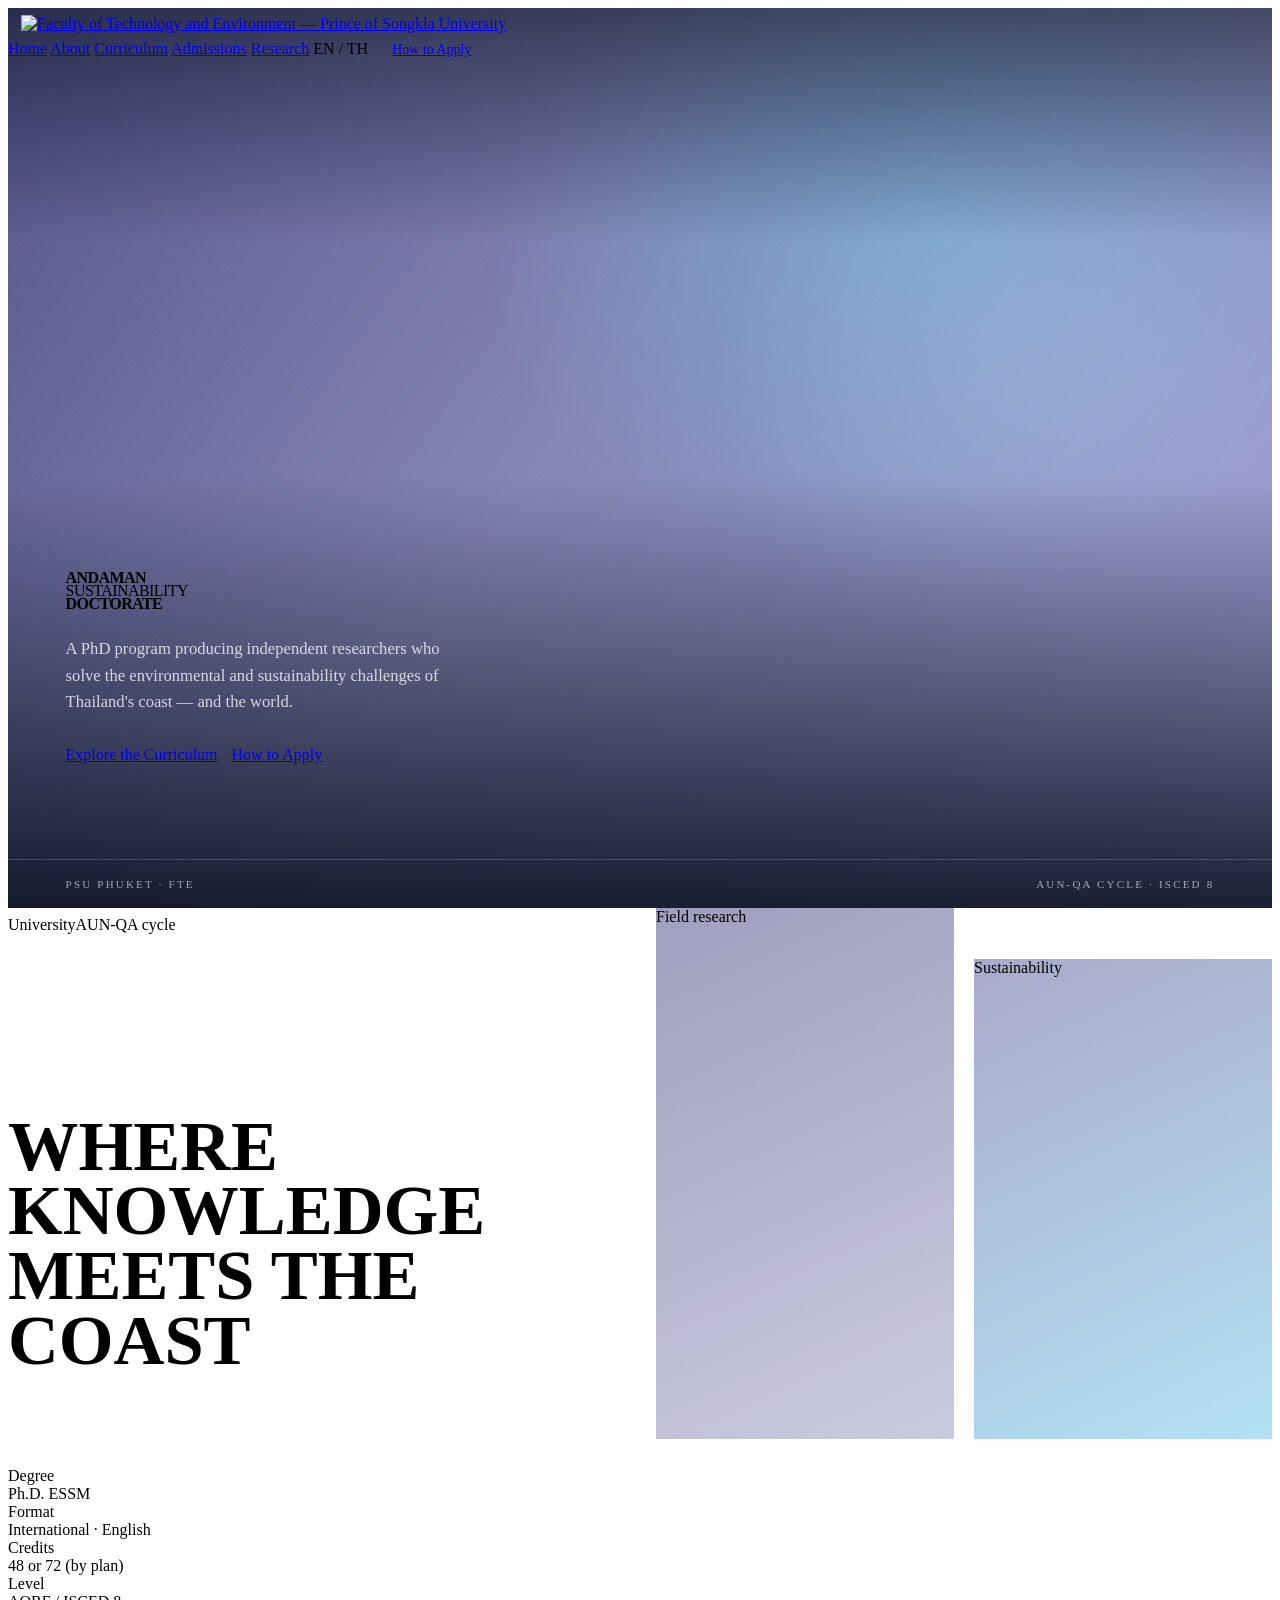
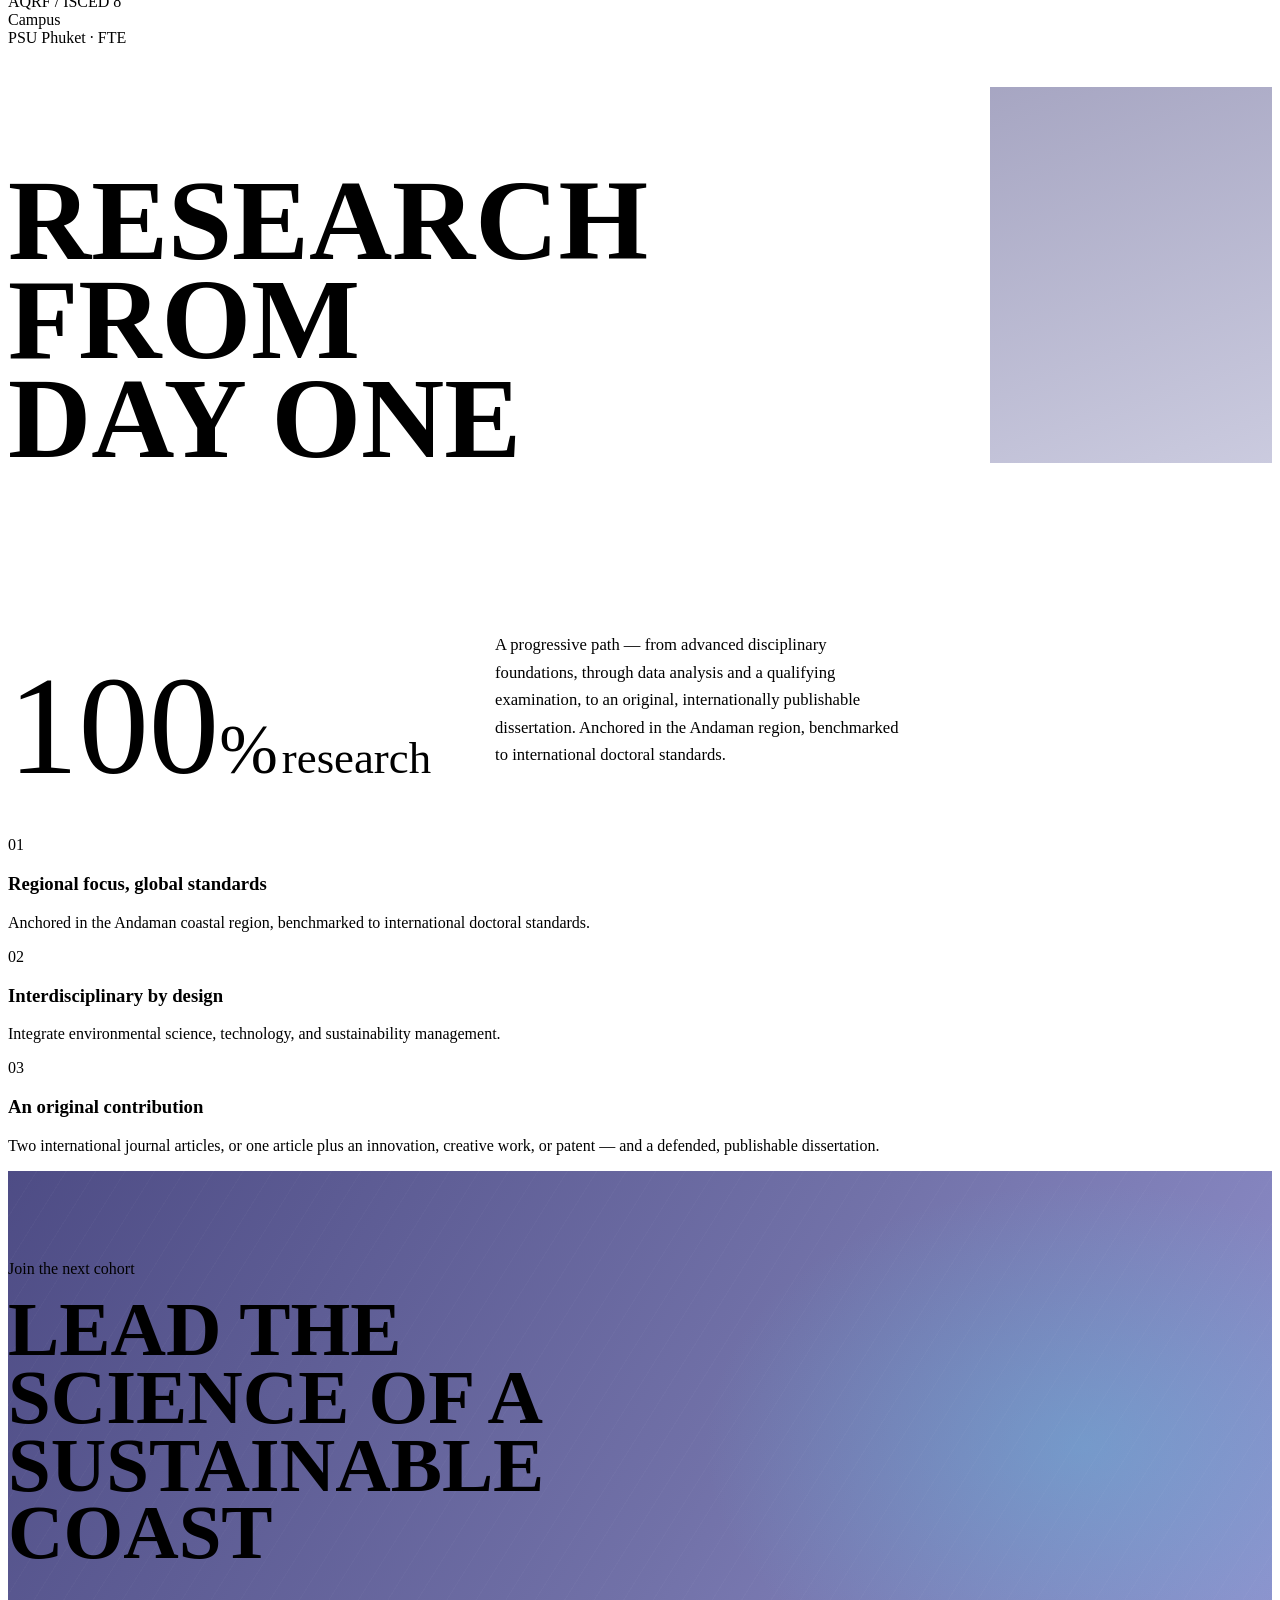
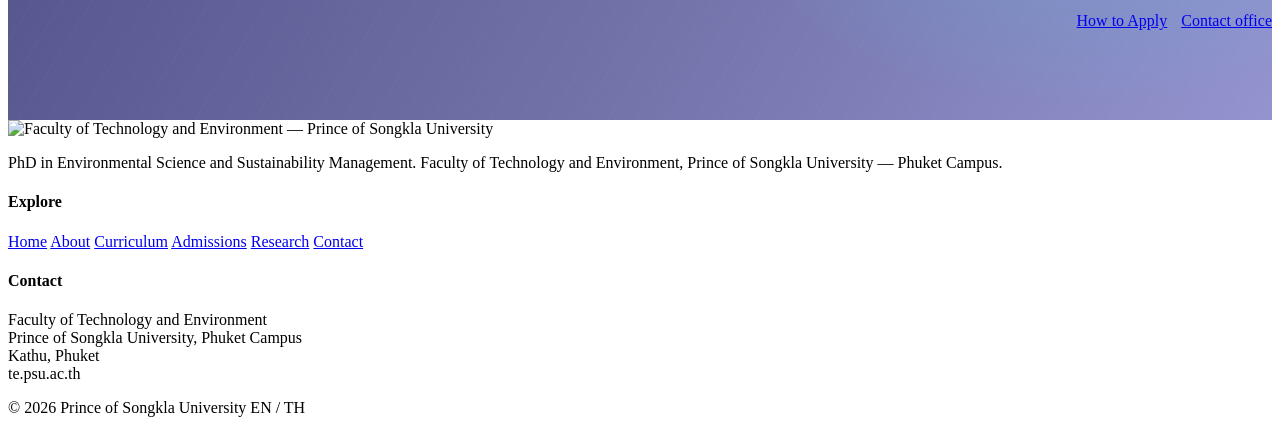
==== commit ace4c2d9: "Wire operator-generated images into Home + save originals - assets/img/: 5 web-optimized JPGs (img-h" ====
--- a/site/index.html
+++ b/site/index.html
@@ -39,8 +39,8 @@
 
 <!-- ================= HERO ================= -->
 <!-- IMG-HERO (see docs/IMAGE_PROMPTS.md): optional AI-generated Andaman-coast bg behind the gradient overlay -->
-<section style="position:relative;min-height:100vh;overflow:hidden;background:var(--night);display:flex;flex-direction:column;color:var(--paper);">
-  <div style="position:absolute;inset:0;background:linear-gradient(125deg,var(--purple-deep) 0%,var(--purple) 45%,var(--purple-light) 100%);"></div>
+<section style="position:relative;min-height:100vh;overflow:hidden;background:var(--night) url('/assets/img/img-hero.jpg') center/cover;display:flex;flex-direction:column;color:var(--paper);">
+  <div style="position:absolute;inset:0;background:linear-gradient(125deg,rgba(44,42,110,.80) 0%,rgba(53,53,131,.60) 45%,rgba(75,75,176,.52) 100%);"></div>
   <div style="position:absolute;inset:0;background:radial-gradient(ellipse 60% 70% at 74% 26%,rgba(89,203,232,.42),transparent 60%);"></div>
   <div style="position:absolute;inset:0;background:radial-gradient(ellipse 50% 60% at 82% 40%,rgba(182,184,220,.35),transparent 55%);"></div>
   <div style="position:absolute;inset:0;opacity:.5;background:repeating-linear-gradient(122deg,transparent 0 26px,rgba(255,255,255,.045) 26px 27px);"></div>
@@ -94,11 +94,11 @@
       </div>
       <div style="display:grid;grid-template-columns:1fr 1fr;gap:clamp(14px,1.6vw,20px);">
         <!-- IMG-EDIT-1 (docs/IMAGE_PROMPTS.md) -->
-        <div class="photo-well" style="min-height:clamp(300px,40vw,480px);">
+        <div class="photo-well" style="min-height:clamp(300px,40vw,480px);background:linear-gradient(155deg,rgba(44,42,110,.45),rgba(53,53,131,.26)),url('/assets/img/img-edit-1-field-research.jpg') center/cover;">
           <span class="tag photo-well__tag">Field research</span>
         </div>
         <!-- IMG-EDIT-2 (docs/IMAGE_PROMPTS.md) -->
-        <div class="photo-well" style="min-height:clamp(300px,40vw,480px);margin-top:clamp(28px,4vw,56px);background:linear-gradient(155deg,var(--purple),var(--psu-sky));">
+        <div class="photo-well" style="min-height:clamp(300px,40vw,480px);margin-top:clamp(28px,4vw,56px);background:linear-gradient(155deg,rgba(53,53,131,.42),rgba(0,156,222,.30)),url('/assets/img/img-edit-2-sustainability.jpg') center/cover;">
           <span class="tag photo-well__tag" style="color:var(--purple);">Sustainability</span>
         </div>
       </div>
@@ -123,7 +123,7 @@
     <div style="display:flex;justify-content:space-between;align-items:flex-start;gap:24px;flex-wrap:wrap;">
       <h2 class="display" style="font-size:clamp(48px,9vw,150px);line-height:.86;color:var(--purple-deep);text-transform:uppercase;">Research<br>from<br>day one</h2>
       <!-- IMG-RESEARCH (docs/IMAGE_PROMPTS.md) -->
-      <div class="photo-well" style="width:clamp(180px,22vw,300px);aspect-ratio:3/4;flex:none;margin-top:12px;min-height:0;background:linear-gradient(155deg,var(--purple-deep),var(--purple));"></div>
+      <div class="photo-well" style="width:clamp(180px,22vw,300px);aspect-ratio:3/4;flex:none;margin-top:12px;min-height:0;background:linear-gradient(160deg,rgba(44,42,110,.42),rgba(53,53,131,.26)),url('/assets/img/img-research.jpg') center/cover;"></div>
     </div>
     <div style="display:flex;align-items:flex-end;gap:clamp(24px,5vw,80px);flex-wrap:wrap;margin-top:clamp(36px,4vw,56px);">
       <div style="display:flex;align-items:baseline;gap:4px;">
@@ -141,8 +141,8 @@
 </section>
 
 <!-- ================= CTA BAND ================= -->
-<section style="position:relative;overflow:hidden;background:var(--night);color:var(--paper);">
-  <div style="position:absolute;inset:0;background:linear-gradient(120deg,var(--purple-deep),var(--purple) 55%,var(--purple-light));"></div>
+<section style="position:relative;overflow:hidden;background:var(--night) url('/assets/img/img-cta.jpg') center/cover;color:var(--paper);">
+  <div style="position:absolute;inset:0;background:linear-gradient(120deg,rgba(44,42,110,.84),rgba(53,53,131,.70) 55%,rgba(75,75,176,.60));"></div>
   <div style="position:absolute;inset:0;background:radial-gradient(ellipse 50% 80% at 85% 50%,rgba(89,203,232,.32),transparent 60%);"></div>
   <div style="position:absolute;inset:0;opacity:.5;background:repeating-linear-gradient(122deg,transparent 0 24px,rgba(255,255,255,.045) 24px 25px);"></div>
   <div class="container" style="position:relative;padding-top:clamp(56px,7vw,110px);padding-bottom:clamp(56px,7vw,110px);">
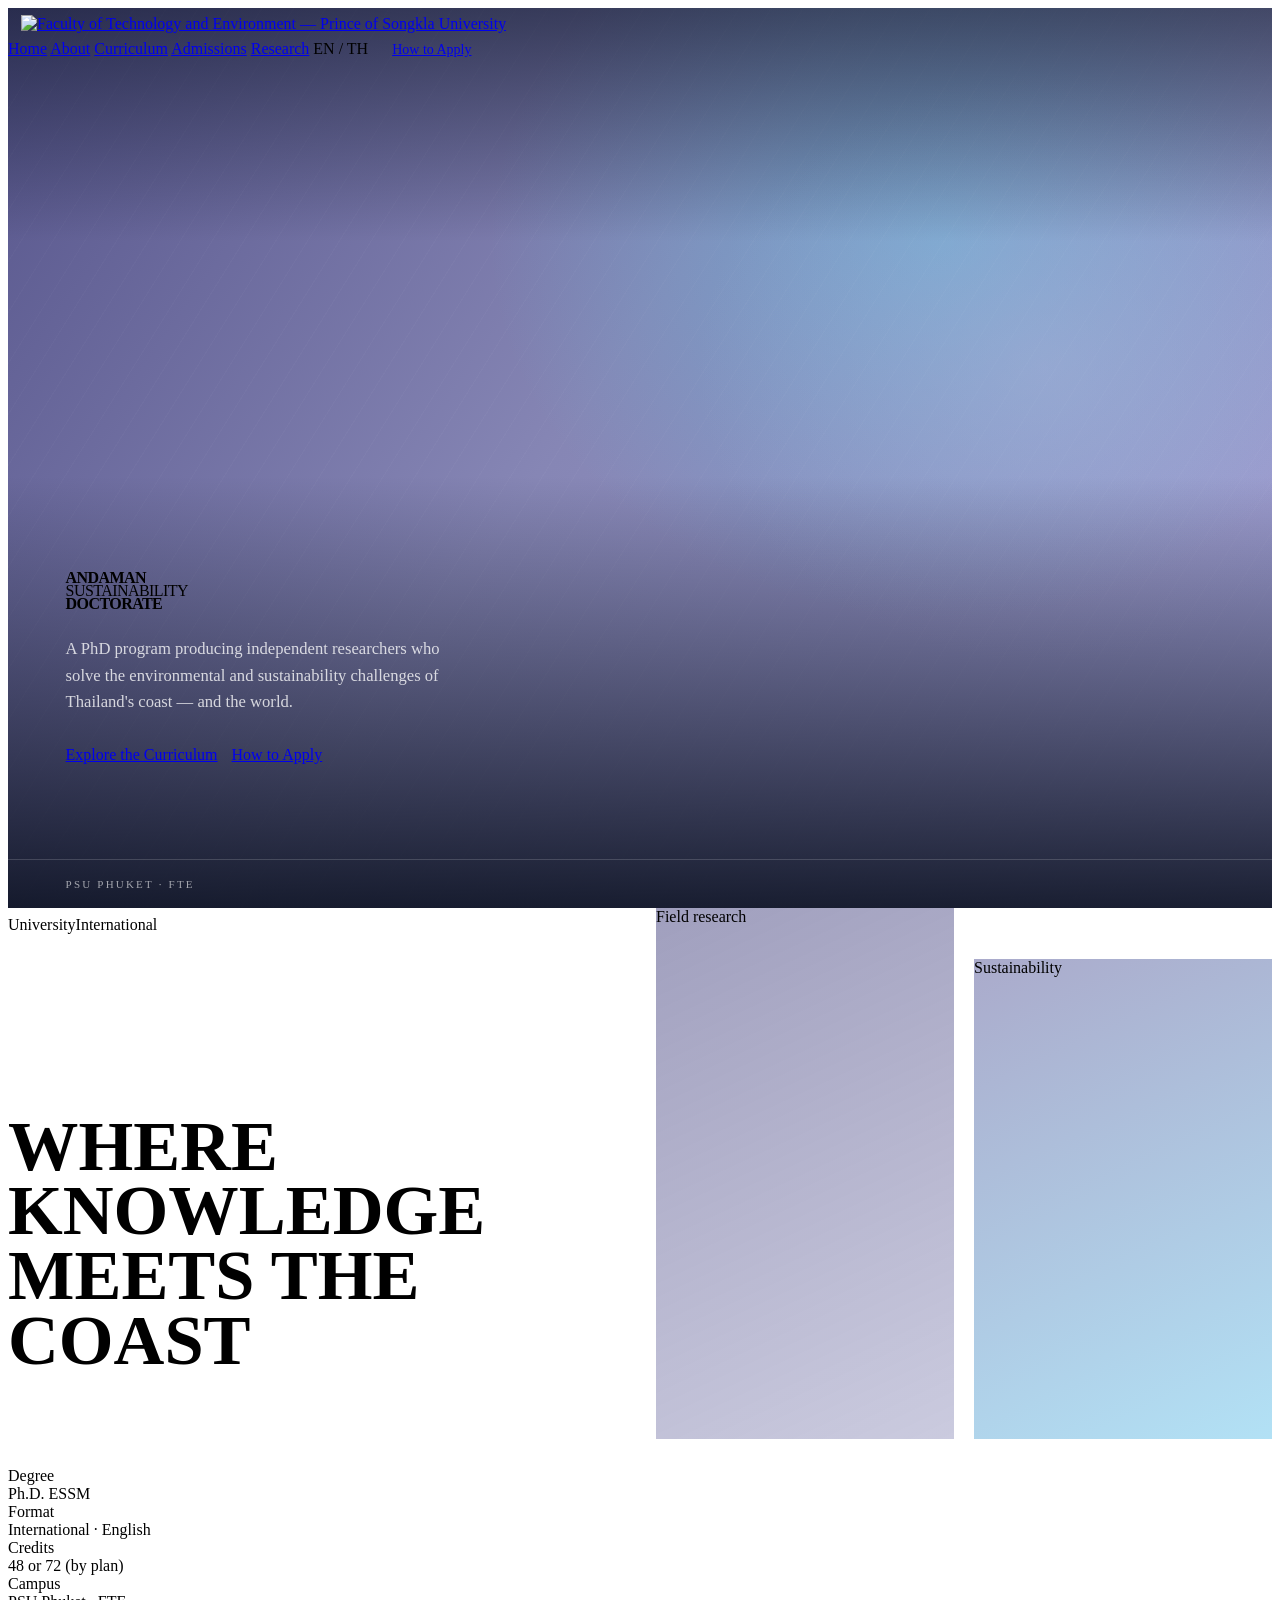
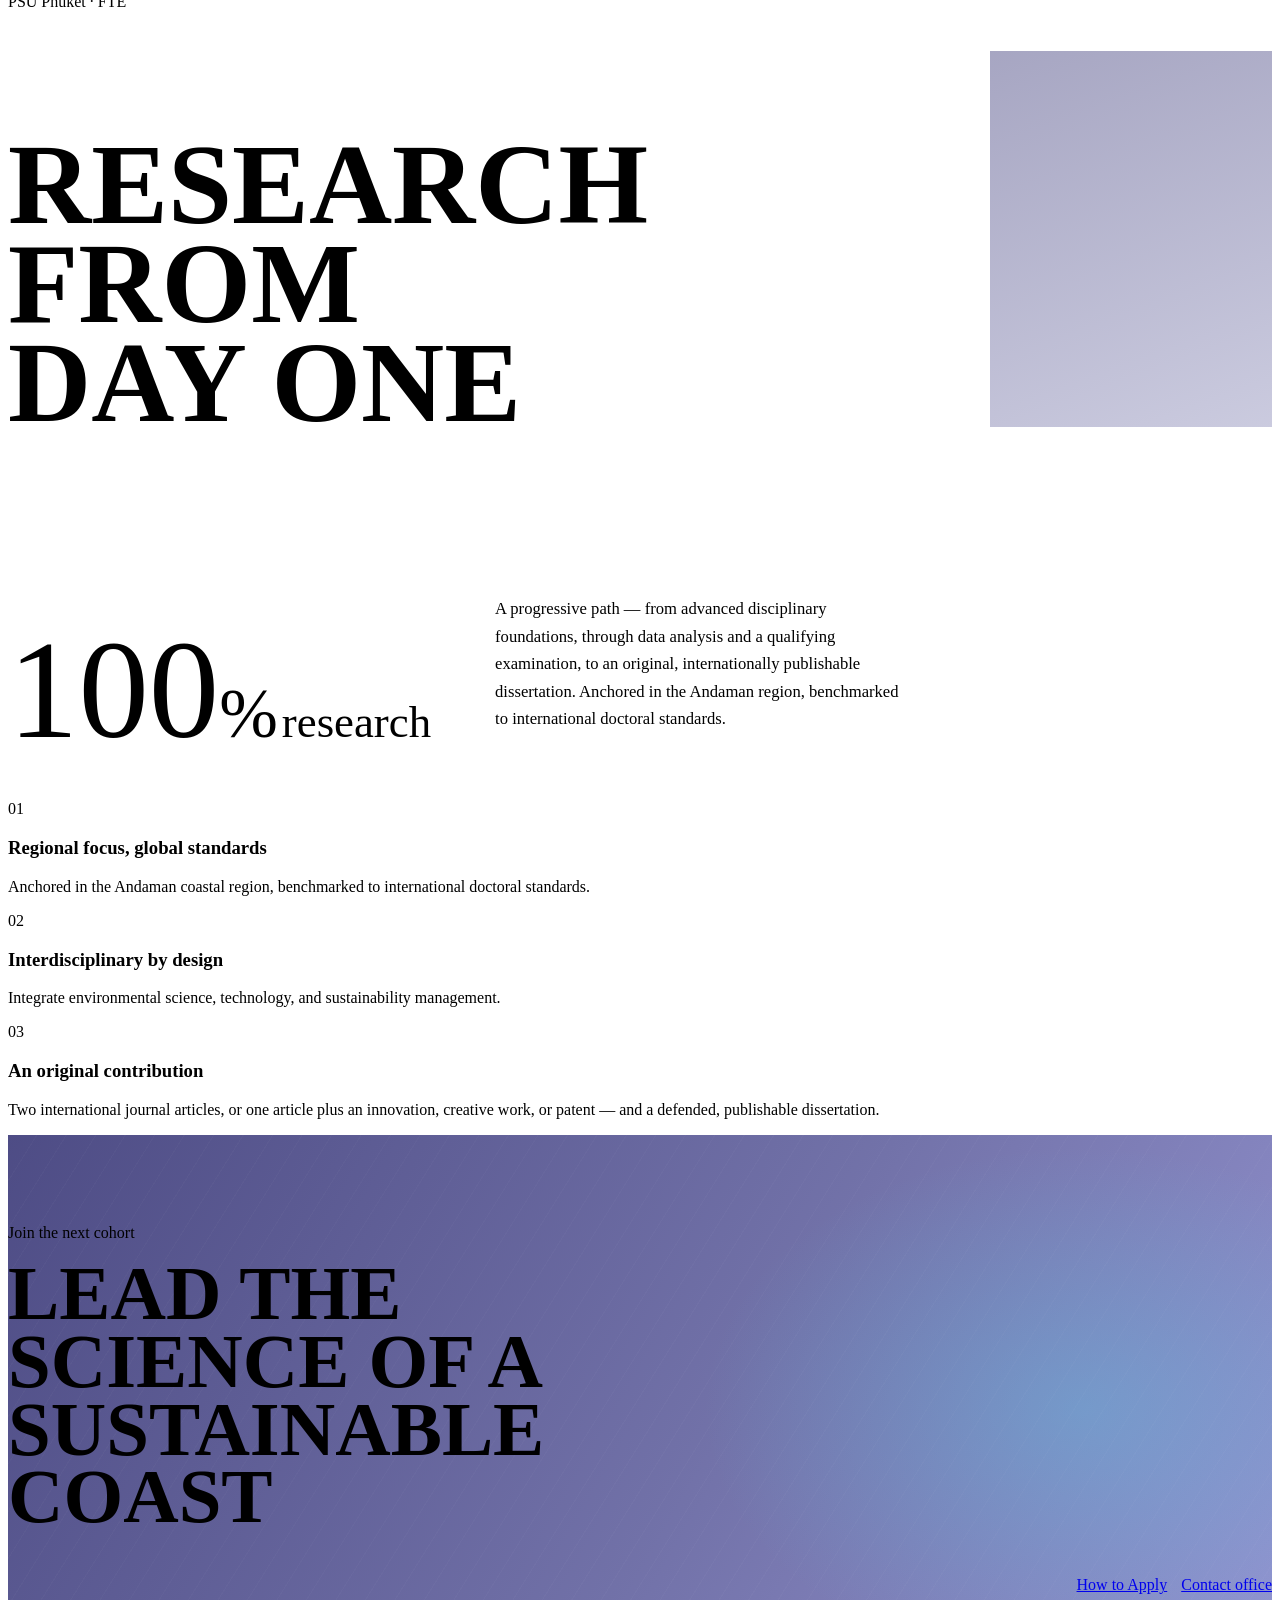
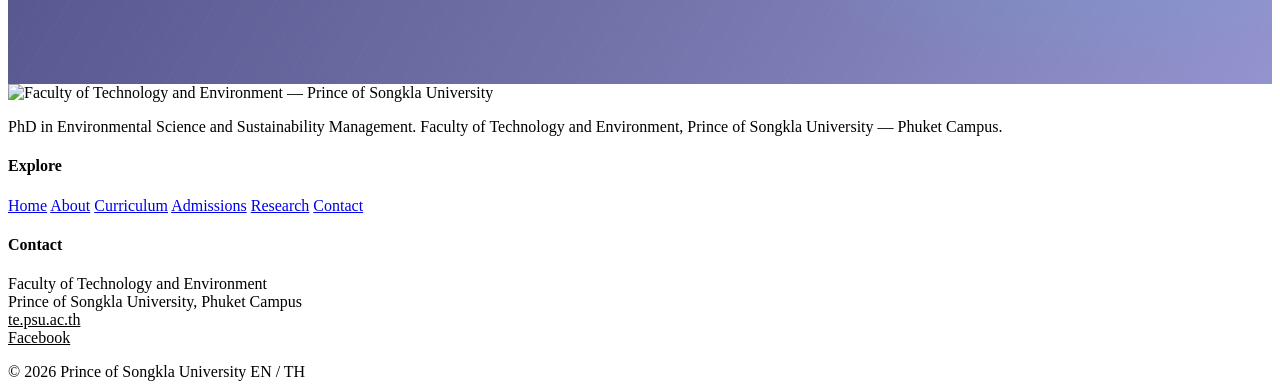
==== commit fca18069: "Operator edits: drop AUN-QA/ISCED jargon; populate contact + careers from official page; add Faceboo" ====
--- a/site/index.html
+++ b/site/index.html
@@ -79,7 +79,6 @@
   <div class="hero-bottom-bar" style="position:absolute;z-index:5;left:0;right:0;bottom:0;border-top:1px solid rgba(255,255,255,.16);">
     <div style="max-width:1320px;margin:0 auto;padding:18px clamp(20px,4.5vw,64px);display:flex;align-items:center;justify-content:space-between;gap:20px;font-family:var(--font-display);font-weight:500;font-size:11px;letter-spacing:.2em;text-transform:uppercase;">
       <span style="color:rgba(255,255,255,.6);">PSU Phuket · FTE</span>
-      <span style="color:rgba(255,255,255,.6);">AUN-QA cycle · ISCED 8</span>
     </div>
   </div>
 </section>
@@ -89,7 +88,7 @@
   <div class="container">
     <div style="display:grid;grid-template-columns:repeat(auto-fit,minmax(300px,1fr));gap:clamp(20px,2.5vw,32px);align-items:stretch;">
       <div style="display:flex;flex-direction:column;justify-content:space-between;padding:8px 0;">
-        <span class="eyebrow"><span class="route-line"></span>University<span class="route-dot"></span>AUN-QA cycle</span>
+        <span class="eyebrow"><span class="route-line"></span>University<span class="route-dot"></span>International</span>
         <h2 class="display" style="font-size:clamp(40px,5.5vw,88px);line-height:.92;color:var(--purple-deep);text-transform:uppercase;margin-top:48px;">Where<br>knowledge<br>meets the<br><span style="color:var(--psu-blue);">coast</span></h2>
       </div>
       <div style="display:grid;grid-template-columns:1fr 1fr;gap:clamp(14px,1.6vw,20px);">
@@ -112,7 +111,6 @@
     <div class="fact"><div class="label">Degree</div><div class="value">Ph.D. ESSM</div></div>
     <div class="fact"><div class="label">Format</div><div class="value">International · English</div></div>
     <div class="fact"><div class="label">Credits</div><div class="value">48 or 72 (by plan)</div></div>
-    <div class="fact"><div class="label">Level</div><div class="value">AQRF / ISCED 8</div></div>
     <div class="fact"><div class="label">Campus</div><div class="value">PSU Phuket · FTE</div></div>
   </div>
 </section>
@@ -178,7 +176,7 @@
       </div>
       <div>
         <h4>Contact</h4>
-        <p class="site-footer__contact">Faculty of Technology and Environment<br>Prince of Songkla University, Phuket Campus<br>Kathu, Phuket<br>te.psu.ac.th</p>
+        <p class="site-footer__contact">Faculty of Technology and Environment<br>Prince of Songkla University, Phuket Campus<br><a href="https://te.psu.ac.th" target="_blank" rel="noopener" style="color:var(--psu-river);">te.psu.ac.th</a><br><a href="https://www.facebook.com/ftepsuphuket/" target="_blank" rel="noopener" style="color:var(--psu-river);">Facebook</a></p>
       </div>
     </div>
     <div class="site-footer__bar">
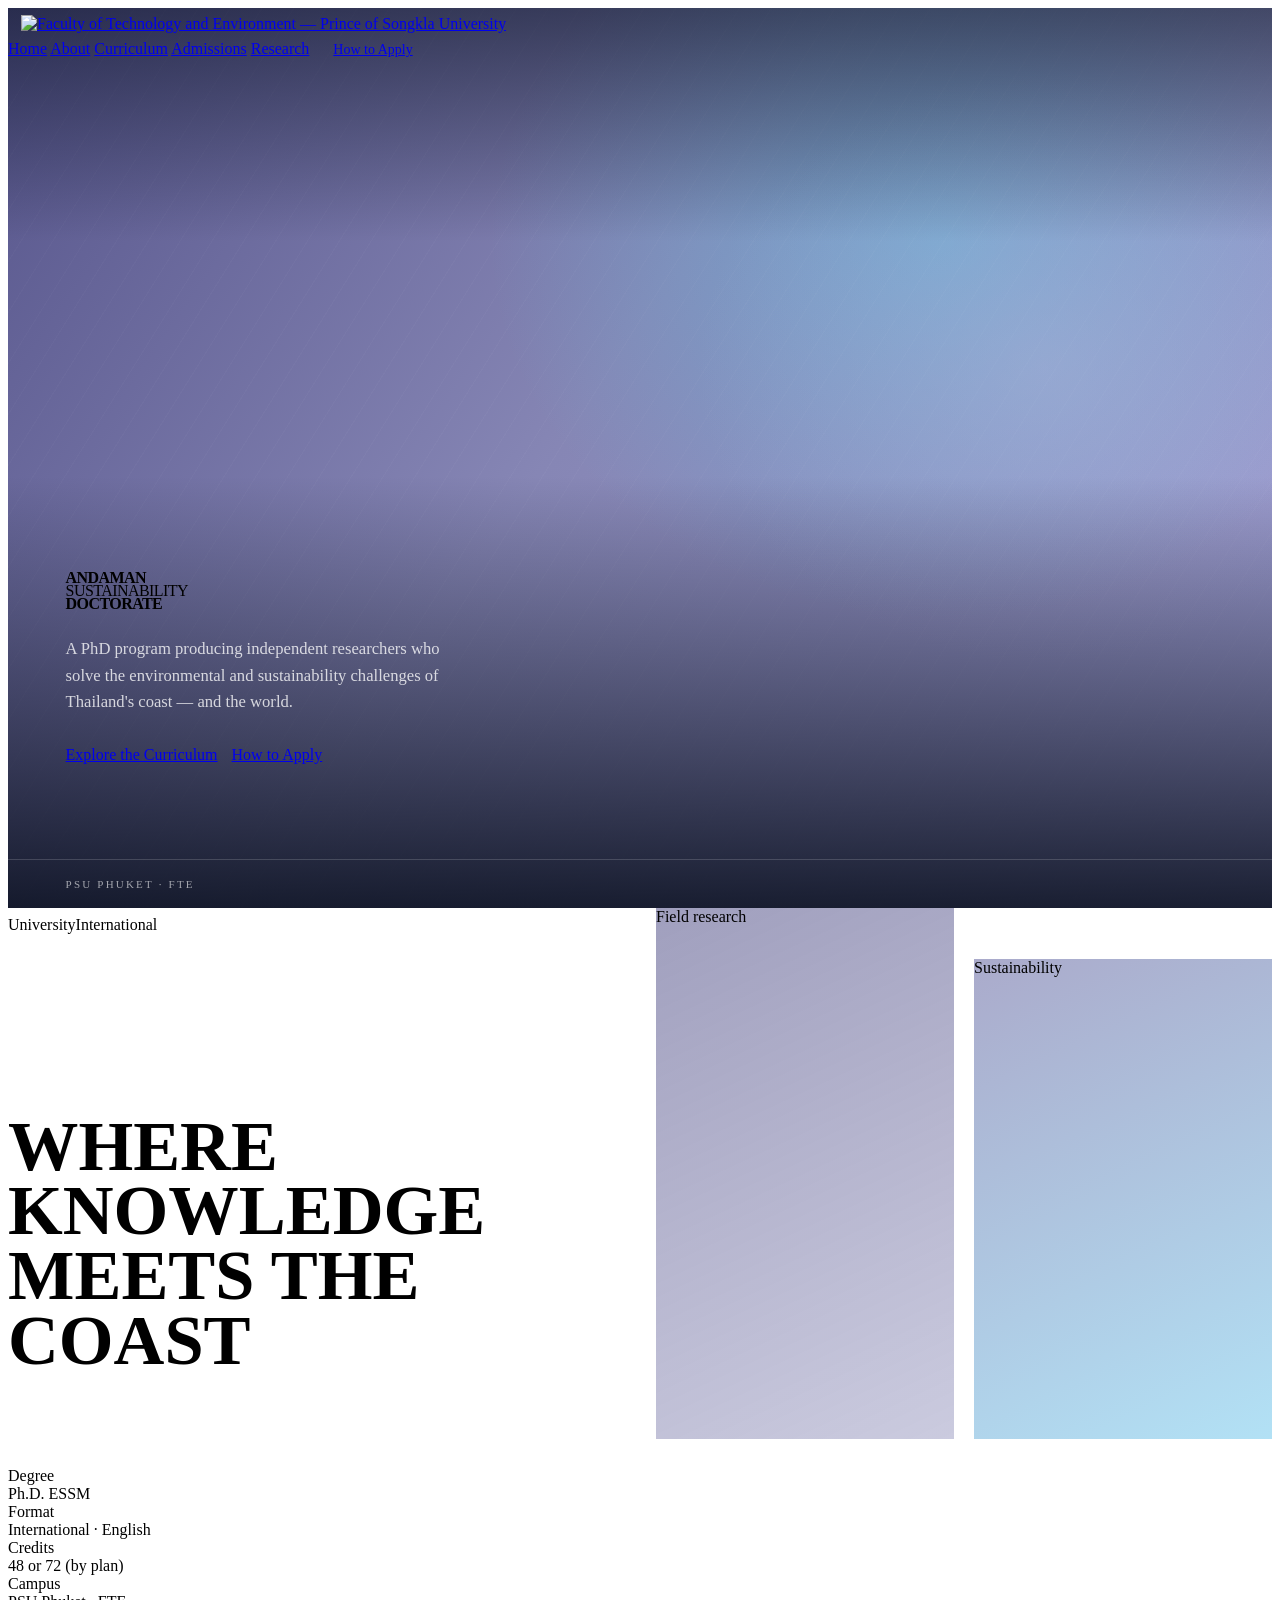
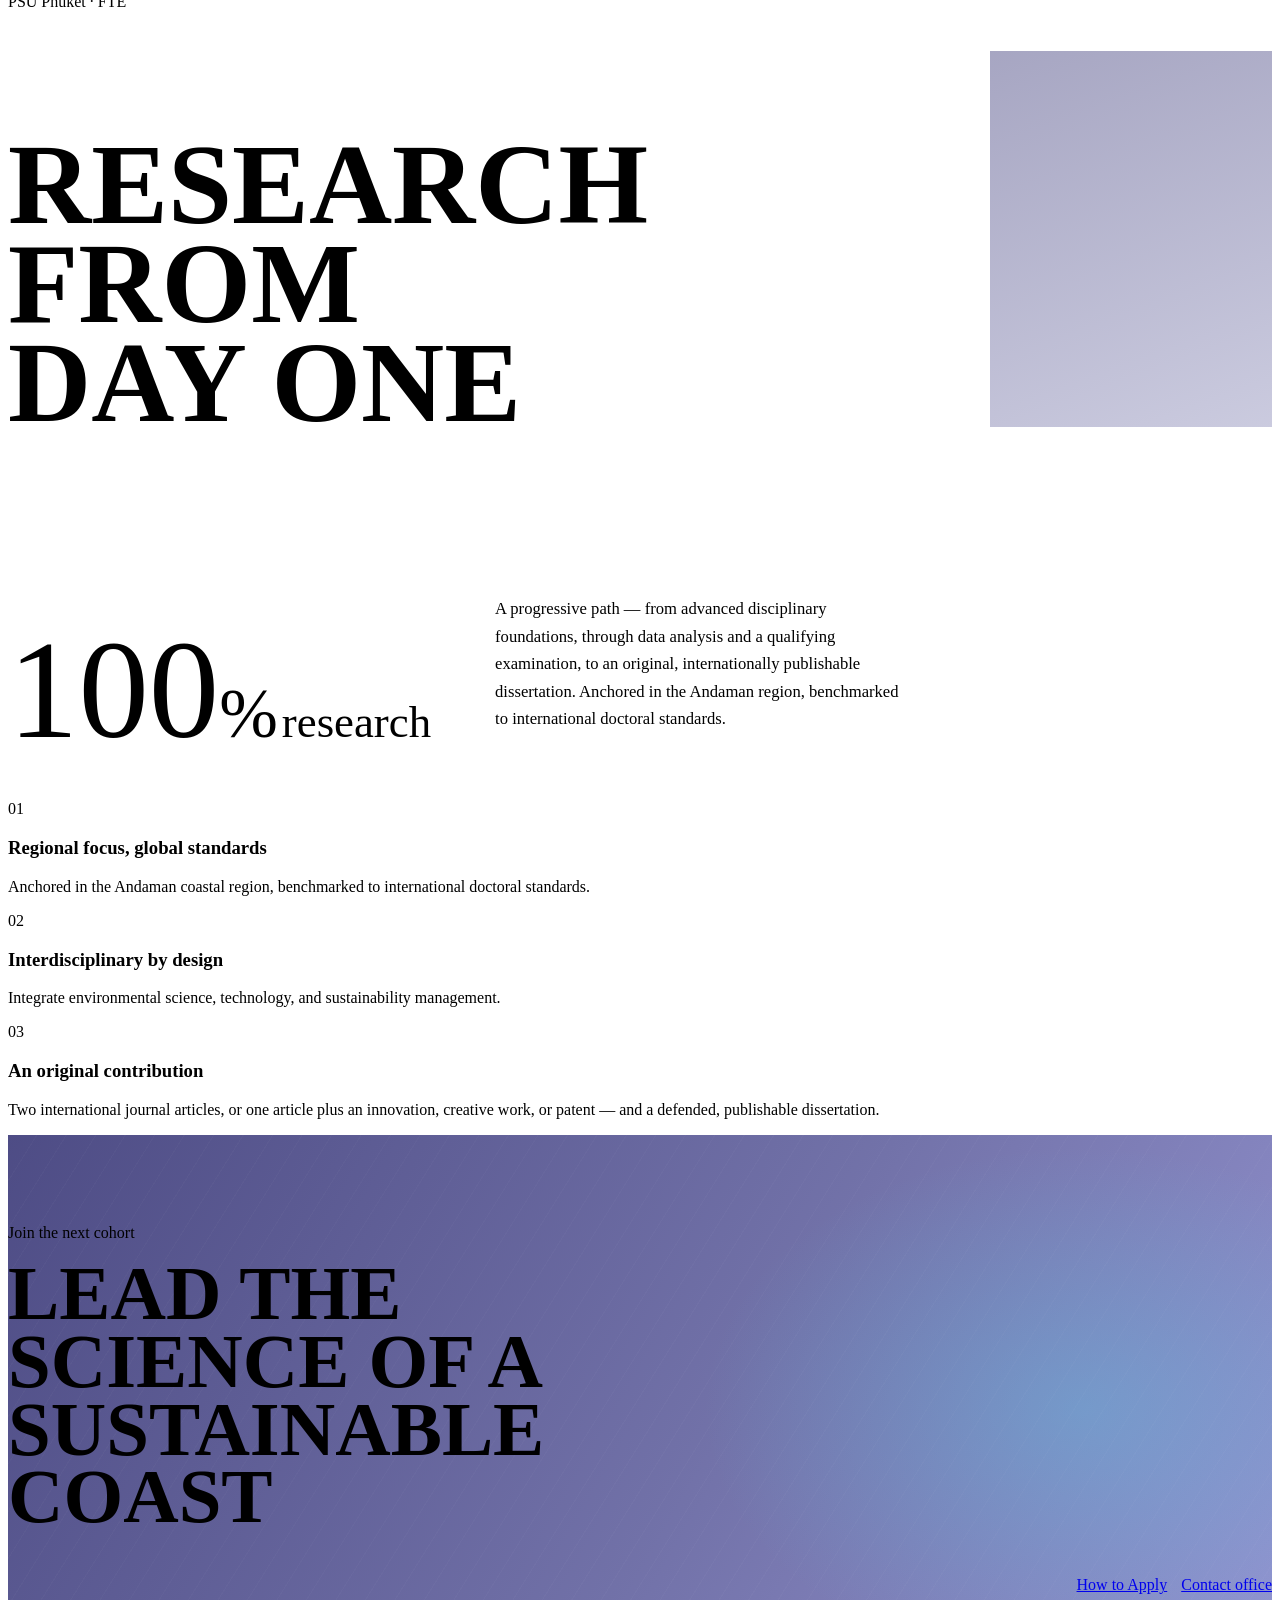
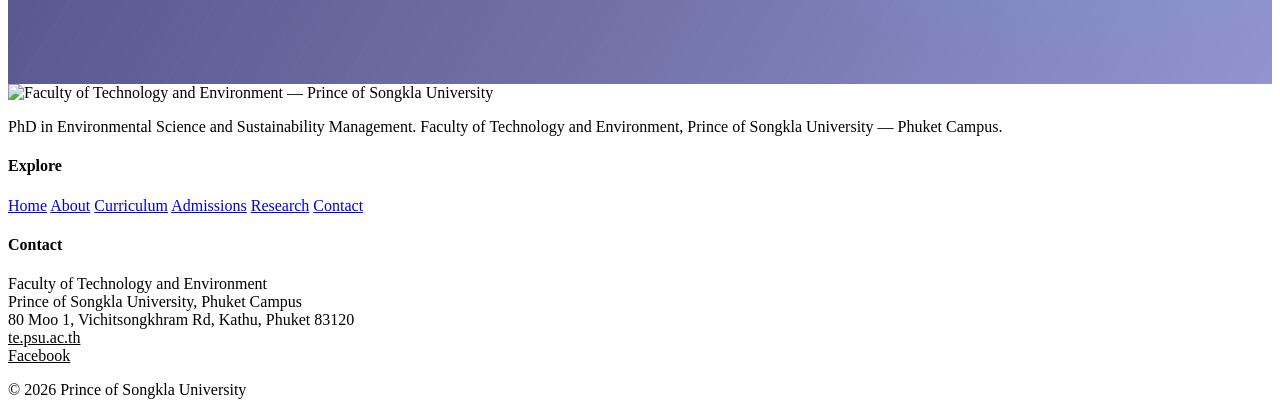
==== commit 93773d22: "Add faculty address + general contact; remove language selector Per operator (2026-06-23): - Faculty" ====
--- a/site/index.html
+++ b/site/index.html
@@ -59,7 +59,7 @@
         <a href="/admissions/">Admissions</a>
         
         <a href="/research/">Research</a>
-        <span class="lang-toggle" aria-hidden="true">EN&nbsp;/&nbsp;TH</span>
+        
         <a href="/admissions/" class="btn btn--river" style="padding:9px 20px;font-size:14px;">How to Apply</a>
       </nav>
     </div>
@@ -176,12 +176,12 @@
       </div>
       <div>
         <h4>Contact</h4>
-        <p class="site-footer__contact">Faculty of Technology and Environment<br>Prince of Songkla University, Phuket Campus<br><a href="https://te.psu.ac.th" target="_blank" rel="noopener" style="color:var(--psu-river);">te.psu.ac.th</a><br><a href="https://www.facebook.com/ftepsuphuket/" target="_blank" rel="noopener" style="color:var(--psu-river);">Facebook</a></p>
+        <p class="site-footer__contact">Faculty of Technology and Environment<br>Prince of Songkla University, Phuket Campus<br>80 Moo 1, Vichitsongkhram Rd, Kathu, Phuket 83120<br><a href="https://te.psu.ac.th" target="_blank" rel="noopener" style="color:var(--psu-river);">te.psu.ac.th</a><br><a href="https://www.facebook.com/ftepsuphuket/" target="_blank" rel="noopener" style="color:var(--psu-river);">Facebook</a></p>
       </div>
     </div>
     <div class="site-footer__bar">
       <span>© 2026 Prince of Songkla University</span>
-      <span>EN / TH</span>
+      
     </div>
   </div>
 </footer>
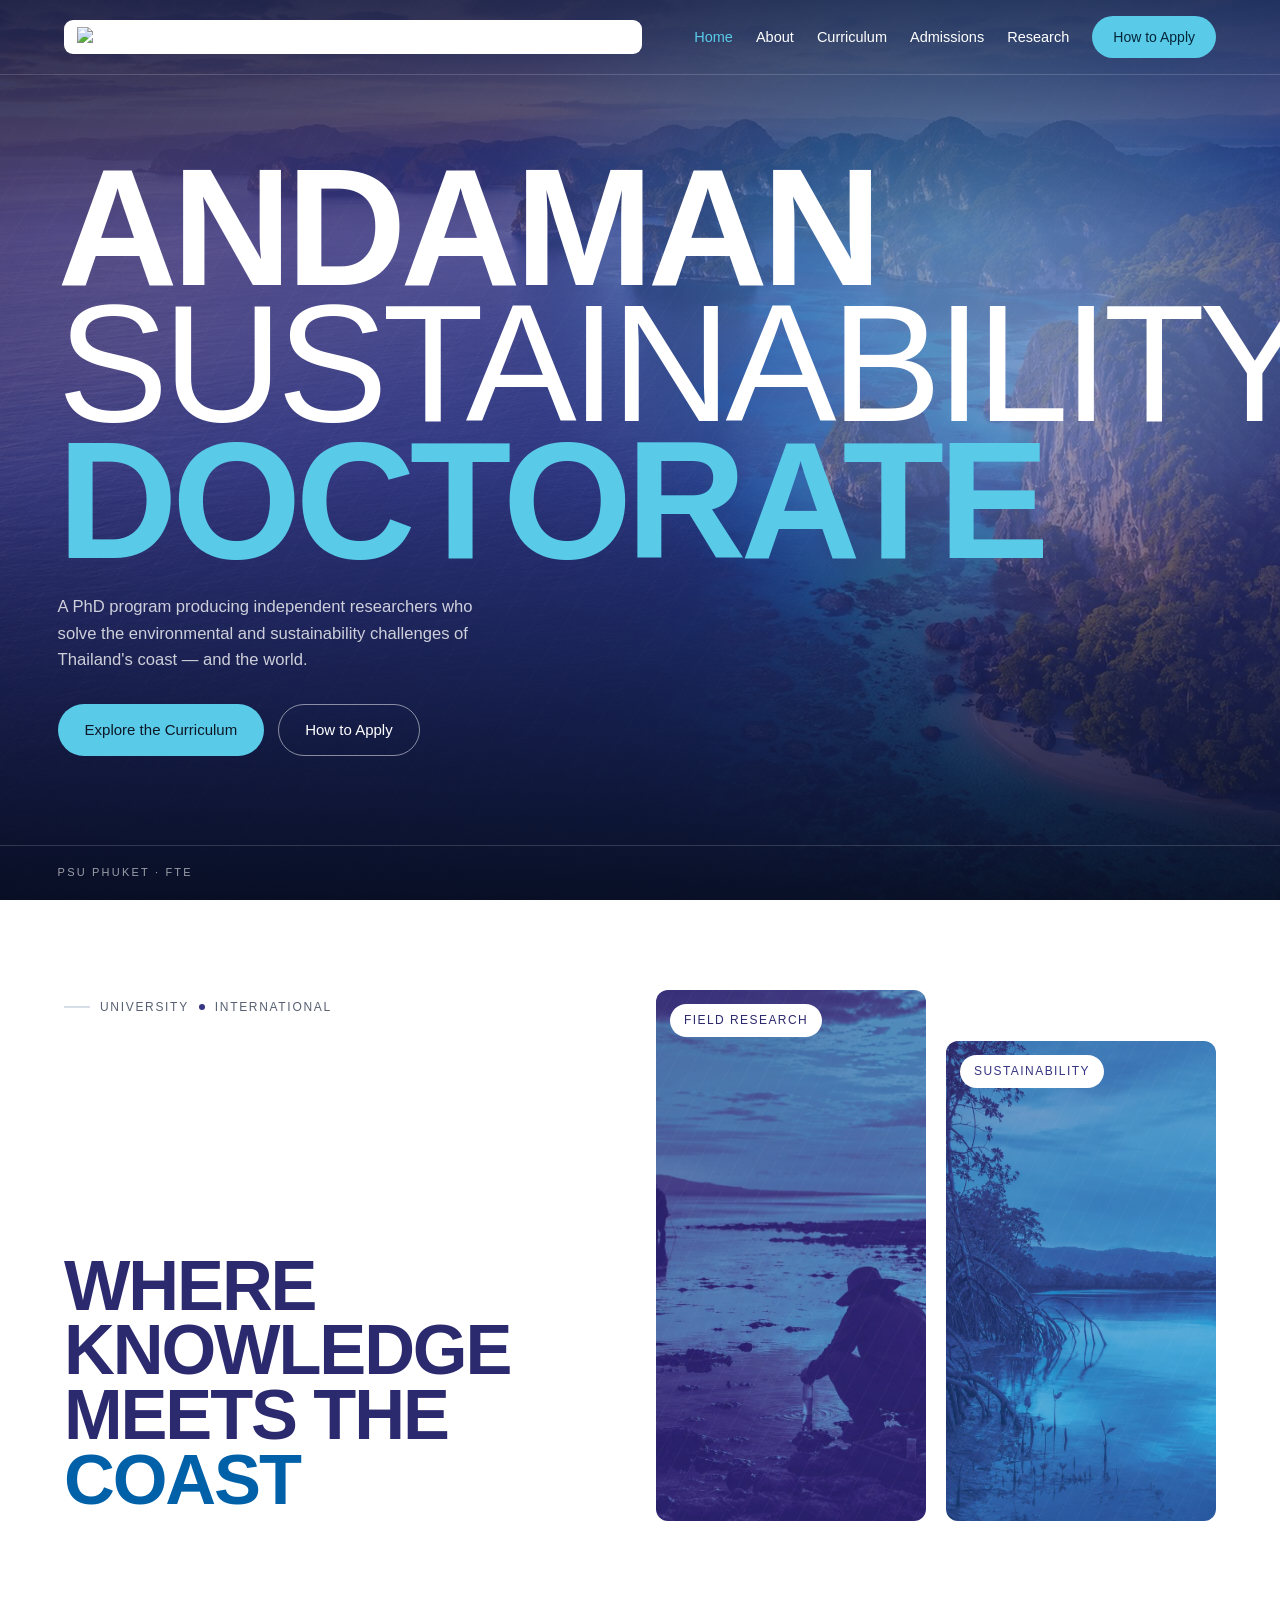
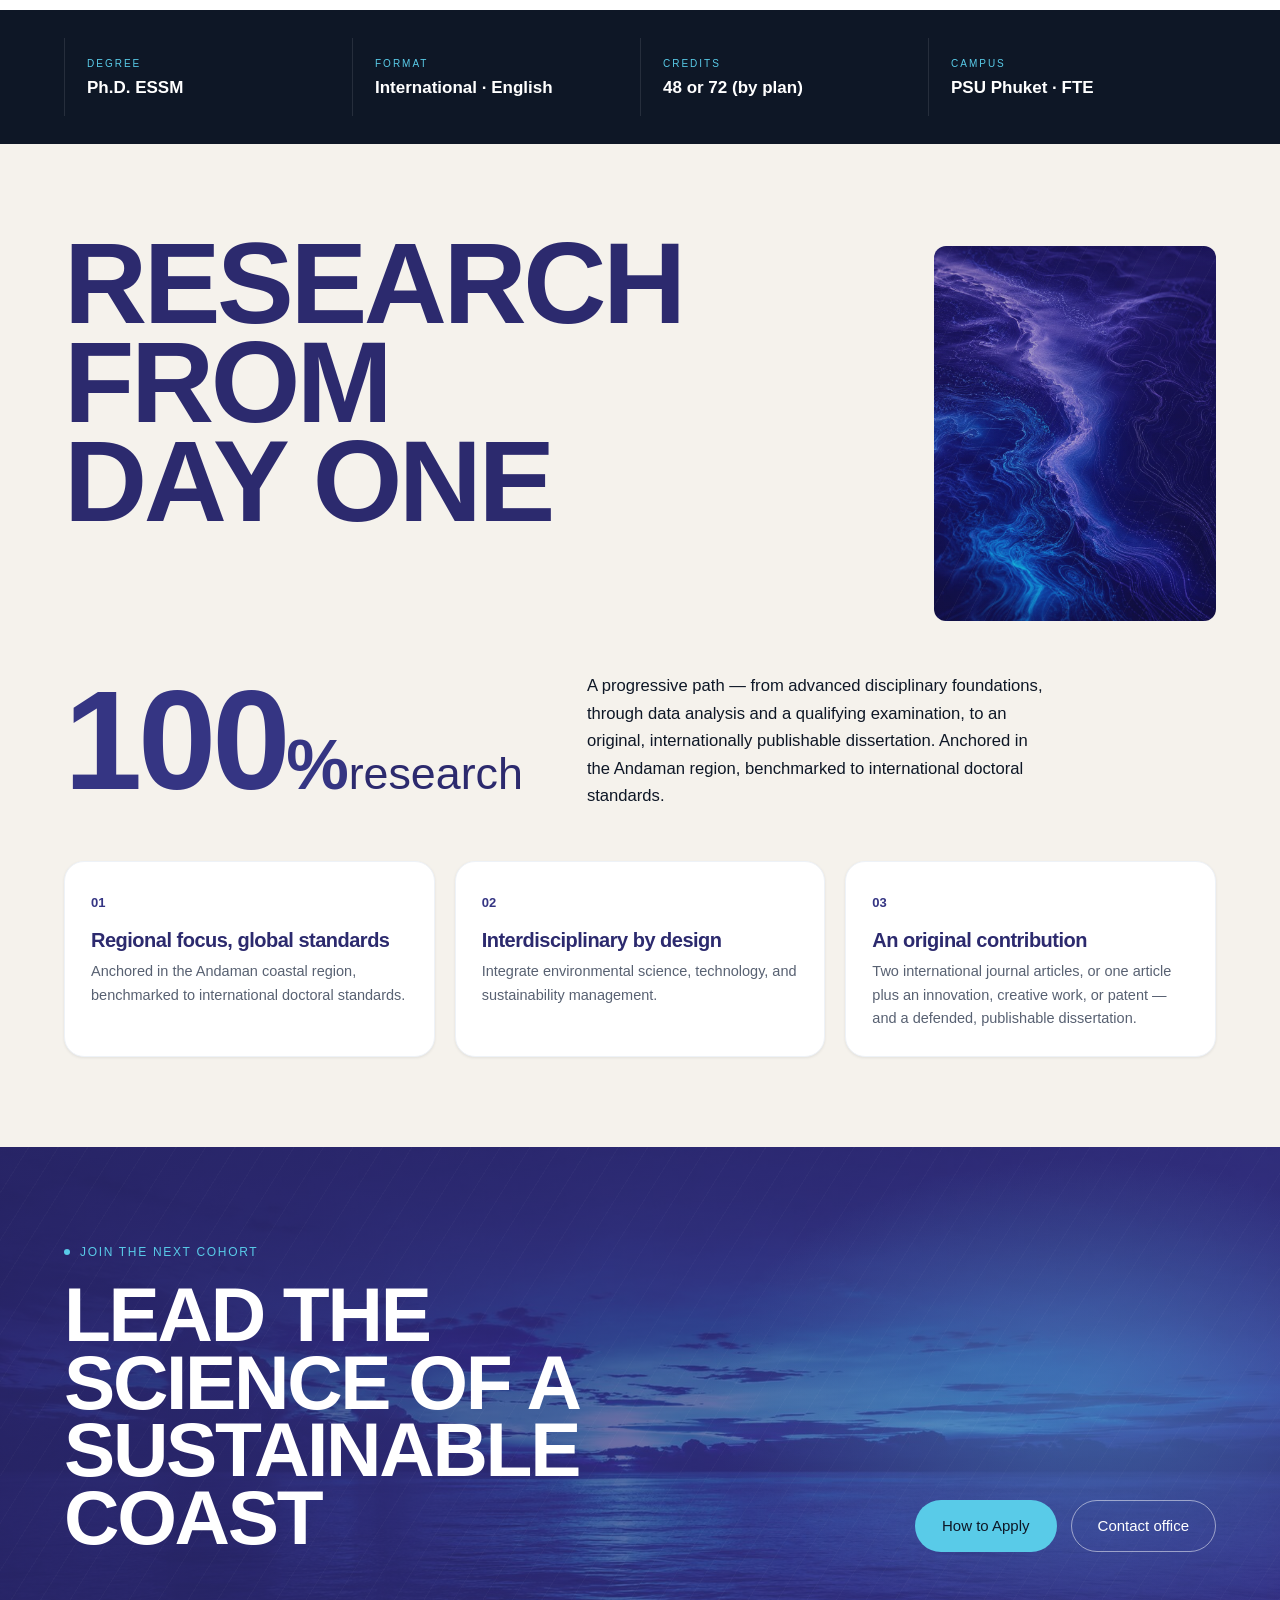
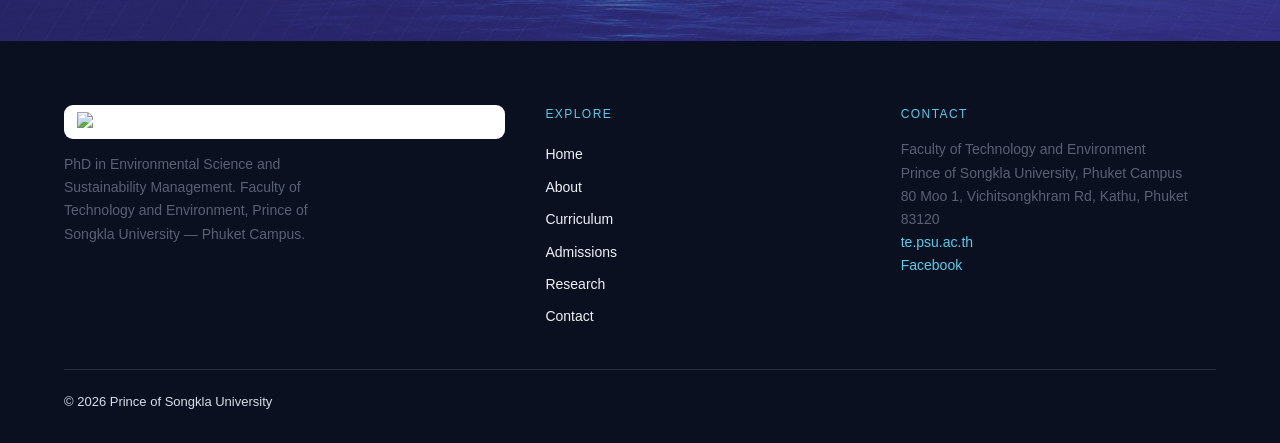
==== commit 21a46410: "Make all internal paths relative — works as a /essm subfolder under WordPress Operator requirement: " ====
--- a/site/index.html
+++ b/site/index.html
@@ -5,20 +5,20 @@
 <meta name="viewport" content="width=device-width, initial-scale=1">
 <title>PhD in Environmental Science and Sustainability Management — PSU Phuket</title>
 <meta name="description" content="An international PhD program at the Faculty of Technology and Environment, Prince of Songkla University (Phuket), tackling the environmental and sustainability challenges of Thailand's Andaman coast.">
-<link rel="icon" type="image/svg+xml" href="/assets/img/favicon.svg">
+<link rel="icon" type="image/svg+xml" href="assets/img/favicon.svg">
 <meta property="og:title" content="PhD in Environmental Science and Sustainability Management — PSU Phuket">
 <meta property="og:description" content="An international, English-language research doctorate at the Faculty of Technology and Environment, Prince of Songkla University (Phuket). Plan 1.1 (48-credit thesis) or Plan 1.2 (72-credit thesis).">
 <meta property="og:type" content="website">
 <meta property="og:locale" content="en">
-<meta property="og:url" content="https://essm-curriculum.onrender.com/">
-<meta property="og:image" content="https://essm-curriculum.onrender.com/assets/img/favicon.svg">
+<meta property="og:url" content="https://te.psu.ac.th/essm/">
+<meta property="og:image" content="https://te.psu.ac.th/essm/assets/img/favicon.svg">
 <meta name="twitter:card" content="summary">
 <meta name="twitter:title" content="PhD in Environmental Science and Sustainability Management — PSU Phuket">
 <meta name="twitter:description" content="An international, English-language research doctorate at PSU Phuket. Plan 1.1 (48-credit thesis) or Plan 1.2 (72-credit thesis).">
 <link rel="preconnect" href="https://fonts.googleapis.com">
 <link rel="preconnect" href="https://fonts.gstatic.com" crossorigin>
 <link href="https://fonts.googleapis.com/css2?family=Kanit:wght@200;300;400;500;600;700;800&family=Sarabun:wght@300;400;500;600;700&family=Noto+Sans+Thai:wght@300;400;500;600;700&display=swap" rel="stylesheet">
-<link rel="stylesheet" href="/assets/css/site.css">
+<link rel="stylesheet" href="assets/css/site.css">
 <style>
   /* Home-page mobile tweaks — robust 360px fit (no horizontal clip) */
   @media (max-width: 600px) {
@@ -39,7 +39,7 @@
 
 <!-- ================= HERO ================= -->
 <!-- IMG-HERO (see docs/IMAGE_PROMPTS.md): optional AI-generated Andaman-coast bg behind the gradient overlay -->
-<section style="position:relative;min-height:100vh;overflow:hidden;background:var(--night) url('/assets/img/img-hero.jpg') center/cover;display:flex;flex-direction:column;color:var(--paper);">
+<section style="position:relative;min-height:100vh;overflow:hidden;background:var(--night) url('assets/img/img-hero.jpg') center/cover;display:flex;flex-direction:column;color:var(--paper);">
   <div style="position:absolute;inset:0;background:linear-gradient(125deg,rgba(44,42,110,.80) 0%,rgba(53,53,131,.60) 45%,rgba(75,75,176,.52) 100%);"></div>
   <div style="position:absolute;inset:0;background:radial-gradient(ellipse 60% 70% at 74% 26%,rgba(89,203,232,.42),transparent 60%);"></div>
   <div style="position:absolute;inset:0;background:radial-gradient(ellipse 50% 60% at 82% 40%,rgba(182,184,220,.35),transparent 55%);"></div>
@@ -49,18 +49,18 @@
   <!-- nav -->
   <header class="site-header site-header--transparent" style="position:absolute;top:0;left:0;right:0;z-index:5;">
     <div class="site-header__inner">
-      <a href="/" class="site-header__logo" aria-label="Home">
+      <a href="./" class="site-header__logo" aria-label="Home">
         <img src="https://te.psu.ac.th/wp-content/uploads/2024/04/Logo_Subbrand_Faculty-of-Technology_and_Environment_Full_EN-300x61.png" alt="Faculty of Technology and Environment — Prince of Songkla University" style="height:34px;width:auto;background:var(--paper);padding:7px 13px;border-radius:9px;">
       </a>
       <nav class="site-nav">
-        <a href="/" aria-current="page">Home</a>
-        <a href="/about/">About</a>
-        <a href="/curriculum/">Curriculum</a>
-        <a href="/admissions/">Admissions</a>
+        <a href="./" aria-current="page">Home</a>
+        <a href="about/">About</a>
+        <a href="curriculum/">Curriculum</a>
+        <a href="admissions/">Admissions</a>
         
-        <a href="/research/">Research</a>
+        <a href="research/">Research</a>
         
-        <a href="/admissions/" class="btn btn--river" style="padding:9px 20px;font-size:14px;">How to Apply</a>
+        <a href="admissions/" class="btn btn--river" style="padding:9px 20px;font-size:14px;">How to Apply</a>
       </nav>
     </div>
   </header>
@@ -70,8 +70,8 @@
     <h1 class="display hero-headline" style="font-size:var(--t-mega);line-height:.82;letter-spacing:-.035em;color:var(--paper);text-transform:uppercase;">Andaman<br><span style="font-weight:300;">Sustainability</span><br><span style="color:var(--psu-river);">Doctorate</span></h1>
     <p class="hero-lead" style="font-family:var(--font-body);font-size:clamp(15px,1.3vw,18px);line-height:1.6;color:rgba(255,255,255,.78);max-width:46ch;margin-top:26px;">A PhD program producing independent researchers who solve the environmental and sustainability challenges of Thailand's coast — and the world.</p>
     <div class="hero-ctas" style="display:flex;gap:14px;flex-wrap:wrap;margin-top:30px;">
-      <a href="/curriculum/" class="btn btn--river">Explore the Curriculum</a>
-      <a href="/admissions/" class="btn btn--ghost-light">How to Apply</a>
+      <a href="curriculum/" class="btn btn--river">Explore the Curriculum</a>
+      <a href="admissions/" class="btn btn--ghost-light">How to Apply</a>
     </div>
   </div>
 
@@ -93,11 +93,11 @@
       </div>
       <div style="display:grid;grid-template-columns:1fr 1fr;gap:clamp(14px,1.6vw,20px);">
         <!-- IMG-EDIT-1 (docs/IMAGE_PROMPTS.md) -->
-        <div class="photo-well" style="min-height:clamp(300px,40vw,480px);background:linear-gradient(155deg,rgba(44,42,110,.45),rgba(53,53,131,.26)),url('/assets/img/img-edit-1-field-research.jpg') center/cover;">
+        <div class="photo-well" style="min-height:clamp(300px,40vw,480px);background:linear-gradient(155deg,rgba(44,42,110,.45),rgba(53,53,131,.26)),url('assets/img/img-edit-1-field-research.jpg') center/cover;">
           <span class="tag photo-well__tag">Field research</span>
         </div>
         <!-- IMG-EDIT-2 (docs/IMAGE_PROMPTS.md) -->
-        <div class="photo-well" style="min-height:clamp(300px,40vw,480px);margin-top:clamp(28px,4vw,56px);background:linear-gradient(155deg,rgba(53,53,131,.42),rgba(0,156,222,.30)),url('/assets/img/img-edit-2-sustainability.jpg') center/cover;">
+        <div class="photo-well" style="min-height:clamp(300px,40vw,480px);margin-top:clamp(28px,4vw,56px);background:linear-gradient(155deg,rgba(53,53,131,.42),rgba(0,156,222,.30)),url('assets/img/img-edit-2-sustainability.jpg') center/cover;">
           <span class="tag photo-well__tag" style="color:var(--purple);">Sustainability</span>
         </div>
       </div>
@@ -121,7 +121,7 @@
     <div style="display:flex;justify-content:space-between;align-items:flex-start;gap:24px;flex-wrap:wrap;">
       <h2 class="display" style="font-size:clamp(48px,9vw,150px);line-height:.86;color:var(--purple-deep);text-transform:uppercase;">Research<br>from<br>day one</h2>
       <!-- IMG-RESEARCH (docs/IMAGE_PROMPTS.md) -->
-      <div class="photo-well" style="width:clamp(180px,22vw,300px);aspect-ratio:3/4;flex:none;margin-top:12px;min-height:0;background:linear-gradient(160deg,rgba(44,42,110,.42),rgba(53,53,131,.26)),url('/assets/img/img-research.jpg') center/cover;"></div>
+      <div class="photo-well" style="width:clamp(180px,22vw,300px);aspect-ratio:3/4;flex:none;margin-top:12px;min-height:0;background:linear-gradient(160deg,rgba(44,42,110,.42),rgba(53,53,131,.26)),url('assets/img/img-research.jpg') center/cover;"></div>
     </div>
     <div style="display:flex;align-items:flex-end;gap:clamp(24px,5vw,80px);flex-wrap:wrap;margin-top:clamp(36px,4vw,56px);">
       <div style="display:flex;align-items:baseline;gap:4px;">
@@ -139,7 +139,7 @@
 </section>
 
 <!-- ================= CTA BAND ================= -->
-<section style="position:relative;overflow:hidden;background:var(--night) url('/assets/img/img-cta.jpg') center/cover;color:var(--paper);">
+<section style="position:relative;overflow:hidden;background:var(--night) url('assets/img/img-cta.jpg') center/cover;color:var(--paper);">
   <div style="position:absolute;inset:0;background:linear-gradient(120deg,rgba(44,42,110,.84),rgba(53,53,131,.70) 55%,rgba(75,75,176,.60));"></div>
   <div style="position:absolute;inset:0;background:radial-gradient(ellipse 50% 80% at 85% 50%,rgba(89,203,232,.32),transparent 60%);"></div>
   <div style="position:absolute;inset:0;opacity:.5;background:repeating-linear-gradient(122deg,transparent 0 24px,rgba(255,255,255,.045) 24px 25px);"></div>
@@ -150,8 +150,8 @@
         <h2 class="display" style="font-size:clamp(40px,6vw,104px);line-height:.88;color:var(--paper);text-transform:uppercase;margin-top:18px;max-width:14ch;">Lead the science of a sustainable coast</h2>
       </div>
       <div style="display:flex;gap:14px;flex-wrap:wrap;">
-        <a href="/admissions/" class="btn btn--river">How to Apply</a>
-        <a href="/contact/" class="btn btn--ghost-light">Contact office</a>
+        <a href="admissions/" class="btn btn--river">How to Apply</a>
+        <a href="contact/" class="btn btn--ghost-light">Contact office</a>
       </div>
     </div>
   </div>
@@ -167,12 +167,12 @@
       </div>
       <div class="site-footer__links">
         <h4>Explore</h4>
-        <a href="/">Home</a>
-        <a href="/about/">About</a>
-        <a href="/curriculum/">Curriculum</a>
-        <a href="/admissions/">Admissions</a>
-        <a href="/research/">Research</a>
-        <a href="/contact/">Contact</a>
+        <a href="./">Home</a>
+        <a href="about/">About</a>
+        <a href="curriculum/">Curriculum</a>
+        <a href="admissions/">Admissions</a>
+        <a href="research/">Research</a>
+        <a href="contact/">Contact</a>
       </div>
       <div>
         <h4>Contact</h4>
--- a/site/assets/css/site.css
+++ b/site/assets/css/site.css
@@ -0,0 +1,289 @@
+/* ============================================================
+   PSU ESSM — Site Stylesheet
+   PhD in Environmental Science & Sustainability Management
+   Faculty of Technology and Environment · PSU Phuket
+   ------------------------------------------------------------
+   Values ported verbatim from the design system tokens.css.
+   Plain static CSS — no build step. Single source of truth
+   for the public site's visual language. Do NOT invent colors
+   or sizes; pull from the :root tokens below.
+   ============================================================ */
+
+:root {
+  /* PRIMARY — FACULTY PURPLE (สีม่วงคราม) */
+  --purple-deep:  #2C2A6E;
+  --purple:       #353583;
+  --purple-light: #4B4BB0;
+  --sritrang:     #B6B8DC;
+
+  /* SECONDARY — PSU INSTITUTIONAL BLUES */
+  --psu-deep:     #003C71;
+  --psu-blue:     #0061A8;
+  --psu-sky:      #009CDE;
+  --psu-river:    #59CBE8;
+  --psu-river-light: #7AD9F0;
+
+  /* INK & NEUTRALS */
+  --ink:          #0E1726;
+  --slate:        #586172;
+  --line:         #D8DEE7;
+  --mist:         #EEF2F7;
+  --sand:         #F5F2EC;
+  --sand-dark:    #d8d0bf;
+  --paper:        #FFFFFF;
+  --night:        #0B1020;  /* deepest footer/hero base */
+
+  /* DUOTONE PHOTO WELLS (placeholder treatment) */
+  --duo-from:     #2C2A6E;
+  --duo-to:       #353583;
+
+  /* TYPOGRAPHY — all families carry Thai glyphs (EN now, TH later) */
+  --font-display: "Kanit", "Noto Sans Thai", sans-serif;
+  --font-body:    "Sarabun", "Noto Sans Thai", sans-serif;
+
+  --t-mega:  clamp(58px, 13vw, 196px);
+  --t-h1:    clamp(40px, 6vw, 92px);
+  --t-h2:    clamp(30px, 3.4vw, 48px);
+  --t-h3:    28px;
+  --t-h4:    21px;
+  --t-body:  17px;
+  --t-small: 15px;
+  --t-tag:   12px;
+
+  --lh-display: 0.92;
+  --lh-head:    1.06;
+  --lh-body:    1.6;
+
+  /* SPACING (8px base) */
+  --s-1: 4px;  --s-2: 8px;  --s-3: 12px; --s-4: 16px; --s-5: 24px;
+  --s-6: 32px; --s-7: 48px; --s-8: 64px; --s-9: 96px; --s-10: 128px;
+
+  /* RADII */
+  --r-sm: 6px; --r-md: 12px; --r-lg: 20px; --r-pill: 999px;
+
+  /* ELEVATION */
+  --shadow-sm: 0 1px 3px rgba(14,23,38,.08);
+  --shadow-md: 0 8px 28px rgba(14,23,38,.12);
+  --shadow-lg: 0 24px 60px rgba(14,23,38,.18);
+
+  /* LAYOUT */
+  --maxw: 1280px;
+  --gutter: clamp(20px, 5vw, 72px);
+}
+
+/* ---- reset ---- */
+*, *::before, *::after { box-sizing: border-box; margin: 0; padding: 0; }
+html { scroll-behavior: smooth; }
+body {
+  font-family: var(--font-body);
+  font-size: var(--t-body);
+  line-height: var(--lh-body);
+  color: var(--ink);
+  background: var(--paper);
+  -webkit-font-smoothing: antialiased;
+}
+img { display: block; max-width: 100%; height: auto; }
+a { color: inherit; text-decoration: none; }
+::selection { background: var(--psu-river); color: var(--ink); }
+
+/* ---- focus visibility ---- */
+a:focus-visible, button:focus-visible, [tabindex]:not([tabindex="-1"]):focus-visible {
+  outline: 2px solid var(--psu-river);
+  outline-offset: 2px;
+}
+.btn:focus-visible { outline: none; box-shadow: 0 0 0 3px rgba(89,203,232,.55); }
+
+/* ---- layout helpers ---- */
+.container { max-width: var(--maxw); margin: 0 auto; padding-left: var(--gutter); padding-right: var(--gutter); }
+.section { padding: clamp(56px, 7vw, 120px) 0; }
+.section--mist { background: var(--mist); }
+.section--sand { background: var(--sand); }
+.section--ink  { background: var(--ink); color: var(--paper); }
+.section--purple { background: var(--purple-deep); color: var(--paper); }
+
+/* ---- typography ---- */
+h1, h2, h3, h4 { font-family: var(--font-display); font-weight: 700; letter-spacing: -.025em; }
+.display { font-family: var(--font-display); font-weight: 700; line-height: var(--lh-display); letter-spacing: -.03em; }
+.lead { font-size: clamp(16px, 1.3vw, 19px); line-height: 1.65; color: var(--slate); max-width: 52ch; }
+
+/* eyebrow + journey-route motif (use sparingly) */
+.eyebrow {
+  display: inline-flex; align-items: center; gap: 10px;
+  font-family: var(--font-display); font-weight: 500;
+  font-size: var(--t-tag); letter-spacing: .14em; text-transform: uppercase;
+  color: var(--slate);
+}
+.eyebrow .route-line { width: 26px; height: 1.5px; background: var(--line); }
+.eyebrow .route-dot  { width: 6px; height: 6px; border-radius: 50%; background: var(--purple); }
+
+/* ---- buttons (pills) ---- */
+.btn {
+  display: inline-flex; align-items: center; gap: 8px;
+  font-family: var(--font-display); font-weight: 500; font-size: 15px;
+  padding: 13px 26px; border-radius: var(--r-pill);
+  cursor: pointer; border: 1.5px solid transparent;
+  transition: transform .18s ease, box-shadow .18s ease, background .18s ease, border-color .18s ease;
+}
+.btn:focus-visible { outline: none; box-shadow: 0 0 0 3px rgba(89,203,232,.55); }
+.btn--primary { background: var(--purple); color: var(--paper); }
+.btn--primary:hover { background: var(--purple-light); transform: translateY(-2px); box-shadow: 0 10px 24px rgba(53,53,131,.4); }
+.btn--river { background: var(--psu-river); color: var(--ink); }
+.btn--river:hover { background: var(--psu-river-light); transform: translateY(-2px); box-shadow: 0 10px 24px rgba(89,203,232,.5); }
+.btn--ghost { background: transparent; color: var(--purple-deep); border-color: var(--purple-deep); }
+.btn--ghost:hover { background: var(--mist); }
+.btn--ghost-light { background: transparent; color: var(--paper); border-color: rgba(255,255,255,.5); }
+.btn--ghost-light:hover { background: rgba(255,255,255,.12); border-color: var(--paper); transform: translateY(-2px); }
+
+/* ---- tags ---- */
+.tag {
+  font-family: var(--font-display); font-weight: 500; font-size: var(--t-tag);
+  letter-spacing: .12em; text-transform: uppercase;
+  padding: 7px 14px; border-radius: var(--r-pill);
+}
+.tag--purple { background: var(--purple); color: var(--paper); }
+.tag--mist { background: var(--mist); color: var(--purple-deep); }
+
+/* ---- header / nav ---- */
+.site-header {
+  position: sticky; top: 0; z-index: 20;
+  background: rgba(255,255,255,.86); backdrop-filter: blur(10px);
+  border-bottom: 1px solid var(--mist);
+}
+.site-header__inner {
+  max-width: var(--maxw); margin: 0 auto;
+  padding: 16px var(--gutter);
+  display: flex; align-items: center; justify-content: space-between; gap: 20px;
+}
+.site-header__logo img { height: 40px; width: auto; }
+.site-nav { display: flex; align-items: center; gap: clamp(16px, 1.8vw, 28px); flex-wrap: wrap; }
+.site-nav a {
+  font-family: var(--font-display); font-weight: 400; font-size: 14.5px;
+  color: var(--ink); transition: color .15s ease;
+}
+.site-nav a:hover { color: var(--purple); }
+.site-nav a[aria-current="page"] { color: var(--purple-deep); font-weight: 500; }
+.lang-toggle {
+  font-family: var(--font-body); font-weight: 600; font-size: 13px;
+  color: var(--slate); border: 1px solid var(--line);
+  padding: 6px 12px; border-radius: var(--r-pill);
+}
+
+/* transparent hero header variant — keeps markup identical to .site-header */
+.site-header--transparent {
+  background: transparent;
+  border-bottom-color: rgba(255,255,255,.16);
+  backdrop-filter: none;
+}
+.site-header--transparent .site-nav a { color: var(--paper); }
+.site-header--transparent .site-nav a:hover,
+.site-header--transparent .site-nav a[aria-current="page"] { color: var(--psu-river); }
+.site-header--transparent .site-nav a[aria-current="page"] { font-weight: 500; }
+.site-header--transparent .lang-toggle { color: rgba(255,255,255,.7); border-color: rgba(255,255,255,.3); }
+
+/* nav-link color rules above must NOT override button text color (legibility fix) */
+.site-header .site-nav a.btn--primary { color: var(--paper); }
+.site-header .site-nav a.btn--river  { color: #04263a; }
+
+/* ---- breadcrumb ---- */
+.breadcrumb { display: flex; align-items: center; gap: 8px; font-size: 13px; color: var(--slate); }
+.breadcrumb .here { color: var(--purple); }
+
+/* ---- page head ---- */
+.page-head { padding: clamp(36px,5vw,72px) 0 clamp(28px,4vw,48px); }
+.page-head__grid {
+  display: grid; grid-template-columns: repeat(auto-fit, minmax(300px,1fr));
+  gap: clamp(24px,4vw,64px); align-items: end; margin-top: 18px;
+}
+.page-head h1 { font-weight: 600; font-size: var(--t-h1); line-height: .94; color: var(--purple-deep); }
+
+/* ---- cards ---- */
+.card {
+  background: var(--paper); border: 1px solid var(--mist); border-radius: var(--r-lg);
+  box-shadow: var(--shadow-sm); padding: 26px;
+}
+.feature-grid { display: grid; grid-template-columns: repeat(auto-fit, minmax(260px,1fr)); gap: 20px; }
+.feature-card .num { font-family: var(--font-display); font-weight: 600; font-size: 13px; color: var(--purple); }
+.feature-card h3 { font-weight: 600; font-size: 20px; color: var(--purple-deep); line-height: 1.18; margin: 14px 0 8px; }
+.feature-card p  { font-size: 14.5px; line-height: 1.6; color: var(--slate); }
+
+/* ---- duotone photo well (placeholder) ---- */
+.photo-well {
+  position: relative; border-radius: var(--r-md); overflow: hidden;
+  background: linear-gradient(150deg, var(--duo-from), var(--duo-to));
+  min-height: 280px;
+}
+.photo-well::after {
+  content: ""; position: absolute; inset: 0; opacity: .5;
+  background: repeating-linear-gradient(118deg, transparent 0 16px, rgba(255,255,255,.06) 16px 17px);
+}
+.photo-well__cap {
+  position: absolute; bottom: 16px; left: 16px; right: 16px; z-index: 1;
+  font-family: var(--font-body); font-size: 12px; color: var(--sritrang);
+}
+.photo-well__tag {
+  position: absolute; top: 14px; left: 14px; z-index: 1;
+  background: var(--paper); color: var(--purple-deep);
+}
+
+/* ---- quick-facts strip (dark) ---- */
+.facts { display: grid; grid-template-columns: repeat(auto-fit, minmax(150px,1fr)); }
+.facts .fact { padding: 18px 22px; border-left: 1px solid rgba(255,255,255,.1); }
+.facts .fact .label { font-family: var(--font-display); font-weight: 500; font-size: 10px; letter-spacing: .2em; text-transform: uppercase; color: var(--psu-river); }
+.facts .fact .value { font-family: var(--font-display); font-weight: 600; font-size: 17px; color: var(--paper); line-height: 1.15; margin-top: 6px; }
+
+/* ---- stat blocks ---- */
+.stats { display: grid; grid-template-columns: repeat(auto-fit, minmax(150px,1fr)); gap: 24px; }
+.stat .value { font-family: var(--font-display); font-weight: 600; font-size: clamp(30px,3vw,48px); line-height: 1; letter-spacing: -.02em; }
+.stat .label { font-family: var(--font-body); font-size: 14px; margin-top: 8px; }
+
+/* ---- journey timeline (the route motif used structurally) ---- */
+.journey { display: grid; grid-template-columns: repeat(auto-fit, minmax(260px,1fr)); gap: 0; }
+.journey .phase { position: relative; padding: 42px 26px 0 0; }
+.journey .phase::before { content: ""; position: absolute; top: 10px; left: 0; right: 0; height: 0; border-top: 2px dotted var(--sritrang); }
+.journey .phase .marker { position: absolute; top: 3px; left: 0; width: 15px; height: 15px; border-radius: 50%; background: var(--purple); border: 3px solid var(--mist); box-shadow: 0 0 0 2px var(--purple); }
+.journey .phase .year { font-family: var(--font-display); font-weight: 600; font-size: 13px; letter-spacing: .1em; text-transform: uppercase; color: var(--purple); }
+.journey .phase .name { font-family: var(--font-display); font-weight: 600; font-size: 24px; color: var(--purple-deep); margin: 6px 0 4px; }
+.journey .phase .credits { font-size: 13px; color: var(--slate); margin-bottom: 12px; }
+.journey .phase p { font-size: 15px; line-height: 1.6; color: var(--ink); max-width: 34ch; }
+
+/* ---- PLO list ---- */
+.plo-row { display: flex; gap: 20px; align-items: flex-start; padding: 22px 24px; background: var(--paper); border: 1px solid var(--mist); border-radius: var(--r-lg); box-shadow: 0 1px 3px rgba(14,23,38,.05); }
+.plo-row .code { font-family: var(--font-display); font-weight: 600; font-size: 13px; color: var(--purple); background: var(--mist); padding: 6px 11px; border-radius: 8px; flex: none; }
+.plo-row p { font-size: 15.5px; line-height: 1.55; color: var(--ink); }
+
+/* ---- editorial callout / placeholder-from-source ---- */
+.from-source {
+  display: flex; flex-direction: column; align-items: center; text-align: center; gap: 18px;
+  padding: clamp(36px,5vw,64px); background: var(--sand);
+  border-radius: 22px; border: 1px dashed var(--sand-dark);
+}
+.from-source h3 { font-weight: 600; font-size: clamp(22px,2.6vw,32px); color: var(--purple-deep); max-width: 24ch; }
+.from-source p { font-size: 16px; line-height: 1.6; color: var(--slate); max-width: 46ch; }
+
+/* ---- footer ---- */
+.site-footer { background: var(--night); color: var(--paper); padding: clamp(44px,5vw,72px) 0 30px; }
+.site-footer__top { display: grid; grid-template-columns: 1.4fr 1fr 1fr; gap: 40px; padding-bottom: 36px; border-bottom: 1px solid rgba(255,255,255,.12); }
+.site-footer__logo img { height: 34px; width: auto; background: var(--paper); padding: 7px 13px; border-radius: 9px; }
+.site-footer p { font-size: 14px; line-height: 1.65; color: var(--slate); max-width: 38ch; }
+.site-footer h4 { font-family: var(--font-display); font-weight: 500; font-size: 12px; letter-spacing: .12em; text-transform: uppercase; color: var(--psu-river); margin-bottom: 14px; }
+.site-footer__links a { display: block; font-family: var(--font-body); font-size: 14px; color: var(--mist); padding: 5px 0; }
+.site-footer__links a:hover { color: var(--paper); }
+.site-footer__contact { font-size: 14px; line-height: 1.7; color: var(--mist); }
+.site-footer__bar { display: flex; justify-content: space-between; flex-wrap: wrap; gap: 12px; padding-top: 22px; font-size: 13px; color: var(--line); }
+
+/* a fact that is not yet verified — visible marker so it never ships as a guess */
+.todo-fact { color: var(--purple); border-bottom: 1px dashed var(--sritrang); }
+
+/* prevent any residual horizontal overflow/clip on narrow screens */
+html, body { overflow-x: hidden; }
+
+@media (max-width: 760px) {
+  .site-footer__top { grid-template-columns: 1fr; gap: 28px; }
+  .site-header__inner { flex-wrap: wrap; gap: 10px 14px; }
+  .site-nav { flex-wrap: wrap; gap: 8px 14px; }
+}
+@media (max-width: 600px) {
+  .site-nav a, .lang-toggle { font-size: 13px; }
+  .site-nav .btn { padding: 8px 14px; font-size: 13px; }
+  h1, h2, .display { overflow-wrap: anywhere; }
+}
